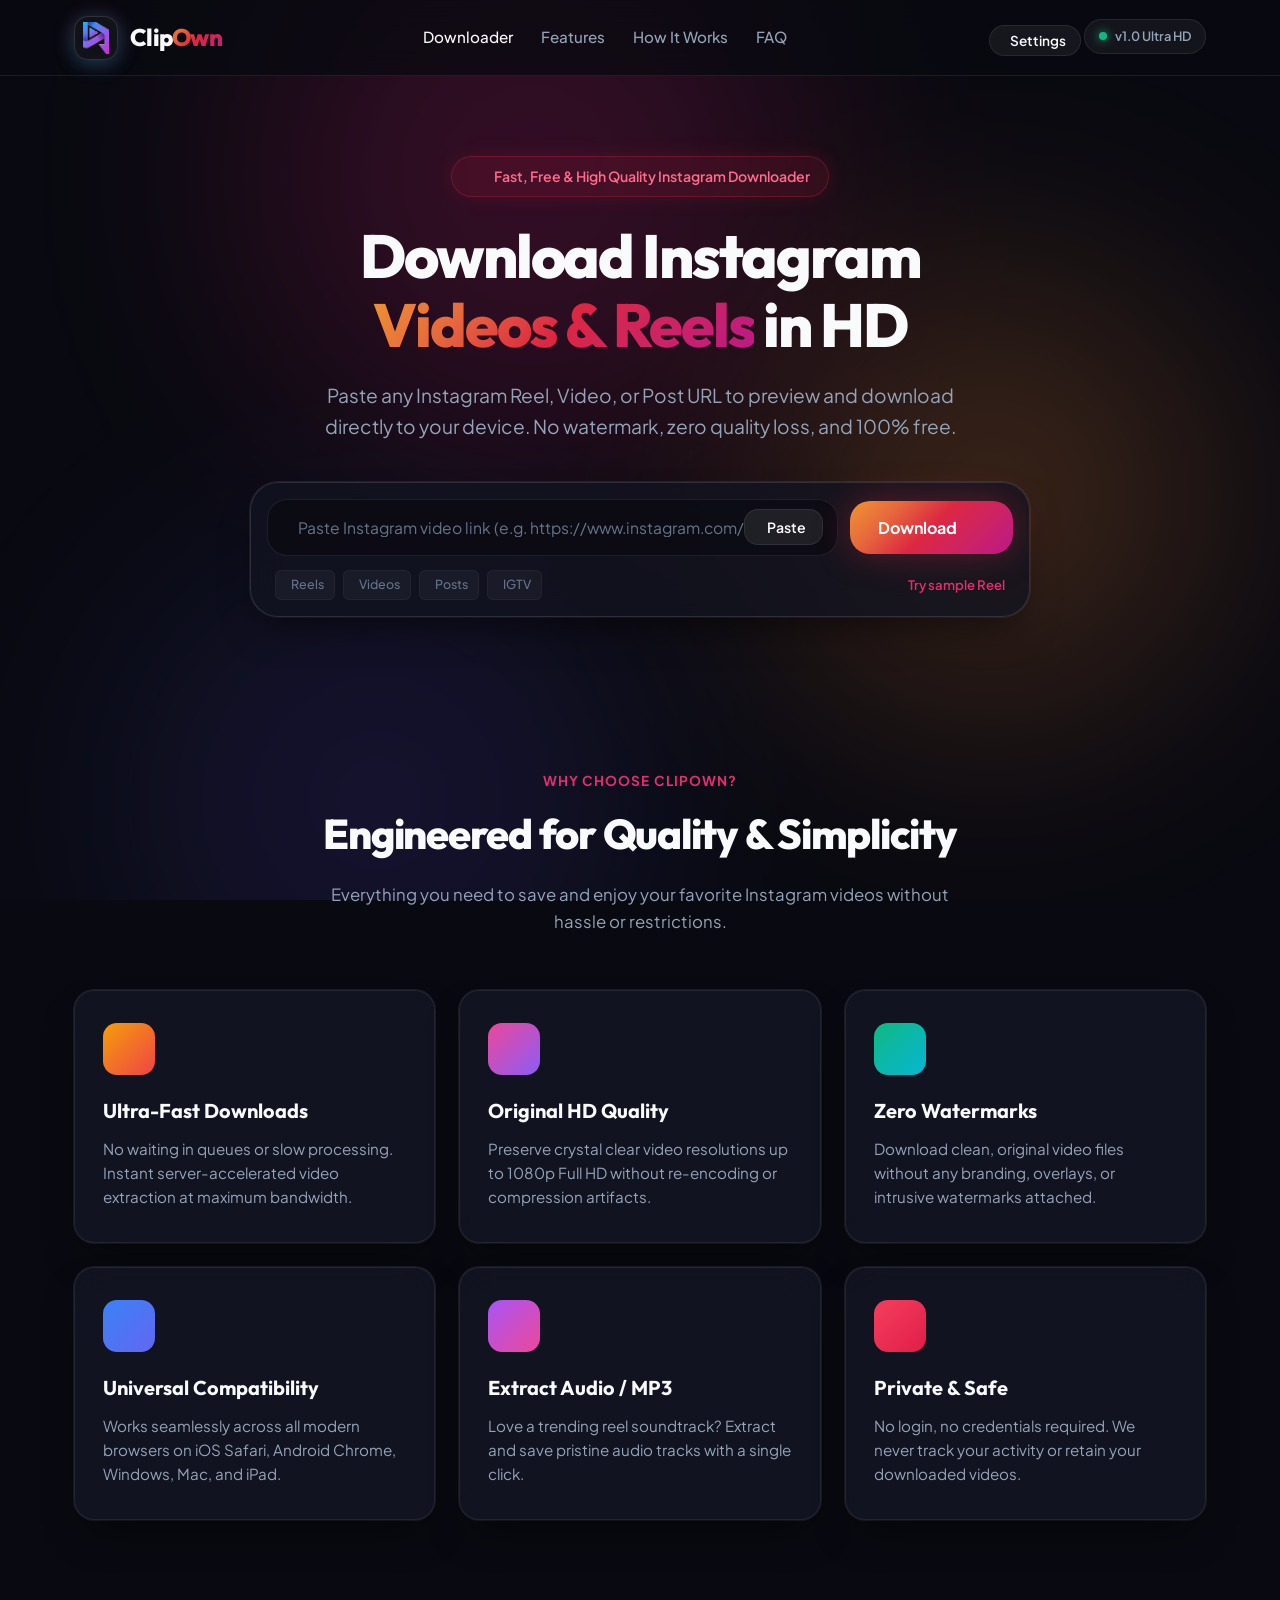
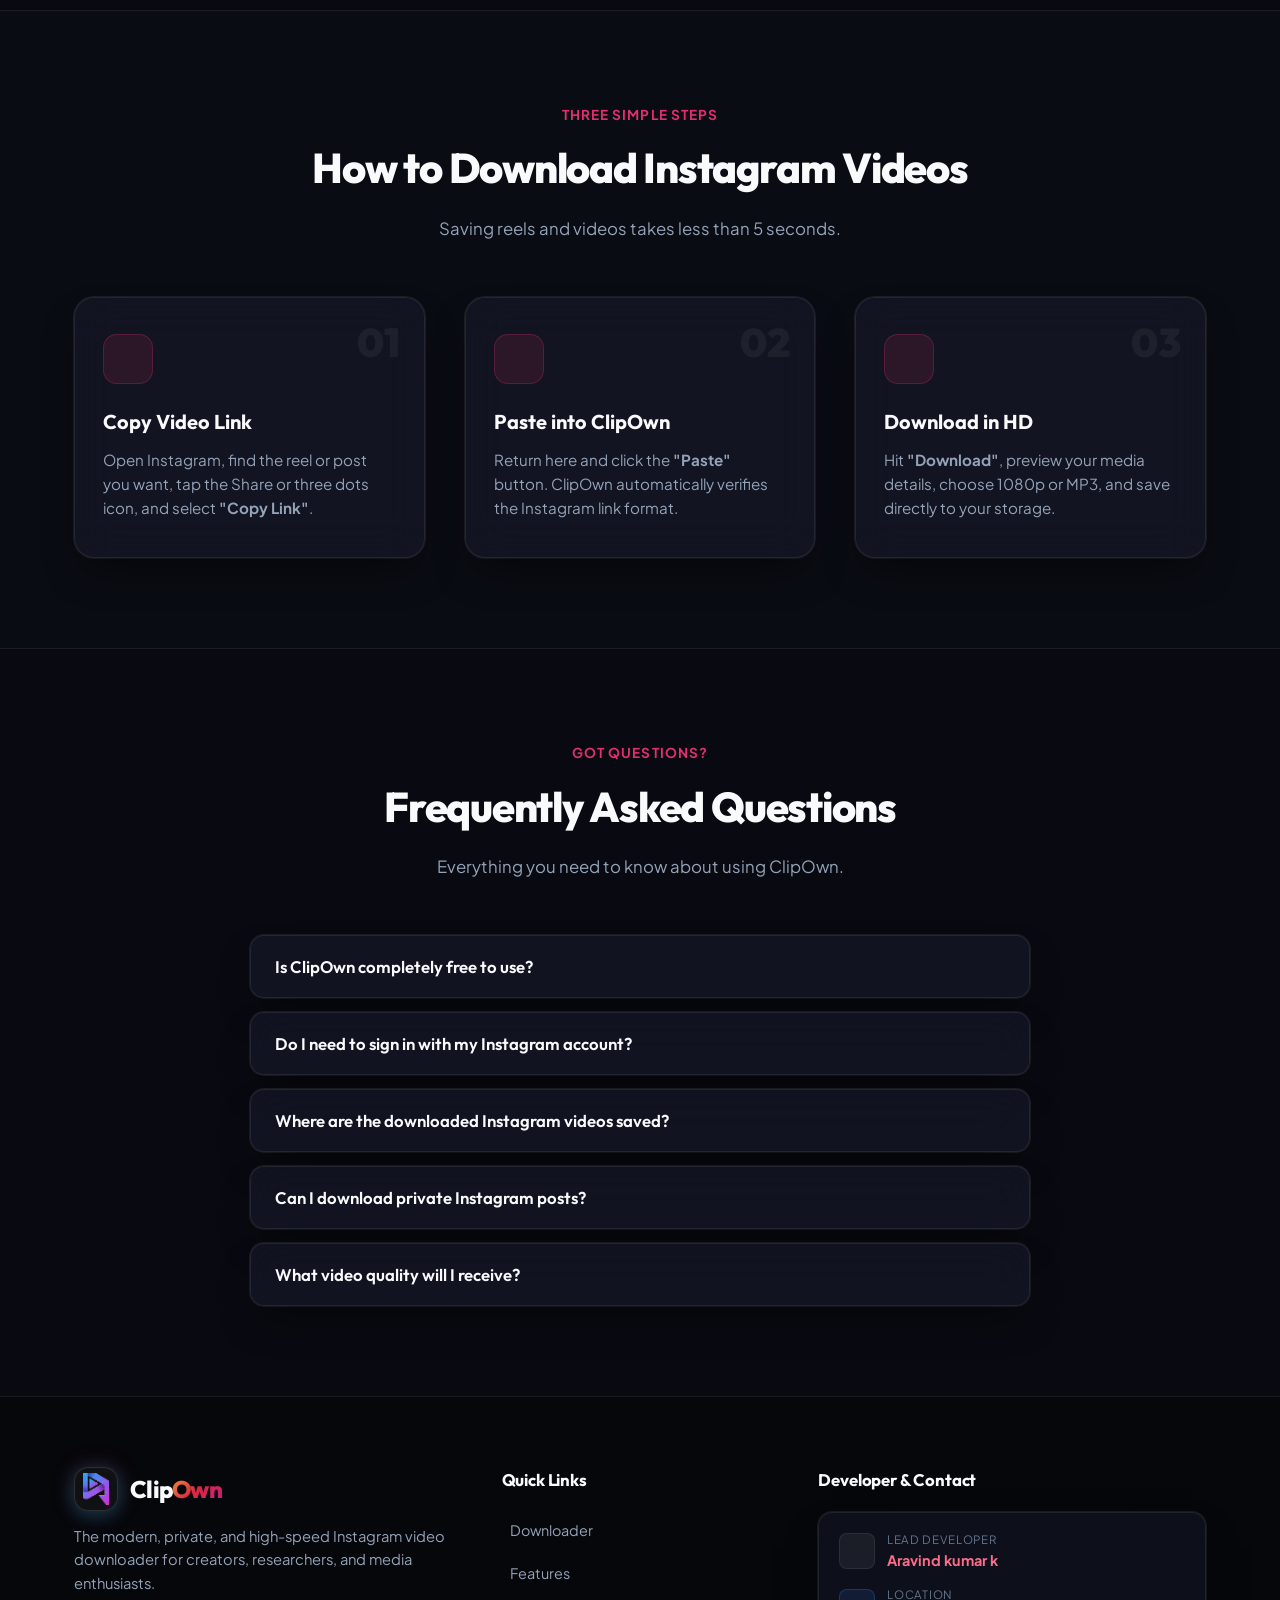
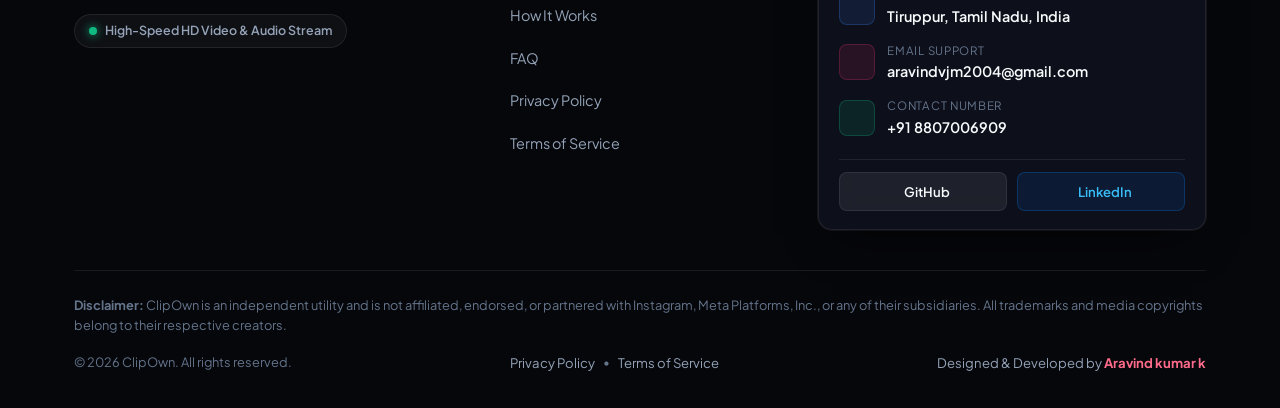
==== templates/index.html @ cbebe4ff "Add files via upload" ====
<!DOCTYPE html>
<html lang="en">
<head>
    <meta charset="UTF-8">
    <meta name="viewport" content="width=device-width, initial-scale=1.0">
    <title>ClipOwn - Modern Instagram Video & Reel Downloader</title>
    <!-- Favicon & Meta -->
    <link rel="icon" type="image/png" href="/static/images/favicon.png">
    <link rel="shortcut icon" href="/static/images/favicon.ico">
    <meta property="og:image" content="/static/images/clipown_brand.png">
    <!-- Google Fonts -->
    <link rel="preconnect" href="https://fonts.googleapis.com">
    <link rel="preconnect" href="https://fonts.gstatic.com" crossorigin>
    <link href="https://fonts.googleapis.com/css2?family=Outfit:wght@300;400;500;600;700;800&family=Plus+Jakarta+Sans:wght@400;500;600;700&display=swap" rel="stylesheet">
    <!-- Lucide Icons -->
    <script src="https://unpkg.com/lucide@latest"></script>
    <!-- Main Stylesheet -->
    <link rel="stylesheet" href="/static/css/styles.css">
</head>
<body>
    <!-- Ambient Background Lighting -->
    <div class="bg-mesh">
        <div class="glow-orb orb-1"></div>
        <div class="glow-orb orb-2"></div>
        <div class="glow-orb orb-3"></div>
    </div>

    <!-- Notification Toast Container -->
    <div id="toastContainer" class="toast-container"></div>

    <!-- Navigation Header -->
    <header class="site-header">
        <div class="container nav-wrapper">
            <a href="/" class="logo">
                <div class="logo-brand-wrap">
                    <img src="/static/images/logo_icon.png" alt="ClipOwn Logo" class="brand-logo-img">
                </div>
                <span class="logo-text">Clip<span class="gradient-text">Own</span></span>
            </a>

            <nav class="nav-links">
                <a href="#downloader" class="nav-link active">Downloader</a>
                <a href="#features" class="nav-link">Features</a>
                <a href="#how-it-works" class="nav-link">How It Works</a>
                <a href="#faq" class="nav-link">FAQ</a>
            </nav>

            <div class="nav-actions">
                <button type="button" id="settingsBtn" class="btn-settings" title="Configure Instagram Cookies / Settings">
                    <i data-lucide="settings"></i>
                    <span>Settings</span>
                </button>
                <span class="badge-tag">
                    <span class="status-dot"></span> v1.0 Ultra HD
                </span>
            </div>
        </div>
    </header>

    <!-- Main Content -->
    <main>
        <!-- Hero Section & Downloader Input -->
        <section id="downloader" class="hero-section">
            <div class="container hero-content">
                <div class="hero-badge">
                    <i data-lucide="zap" class="icon-sm"></i>
                    <span>Fast, Free & High Quality Instagram Downloader</span>
                </div>

                <h1 class="hero-title">
                    Download Instagram <span class="gradient-text">Videos & Reels</span> in HD
                </h1>

                <p class="hero-subtitle">
                    Paste any Instagram Reel, Video, or Post URL to preview and download directly to your device. No watermark, zero quality loss, and 100% free.
                </p>

                <!-- Input Card Component -->
                <div class="downloader-card glass-panel">
                    <form id="downloadForm" class="download-form" onsubmit="return false;">
                        <div class="input-wrapper">
                            <div class="input-icon">
                                <i data-lucide="link-2"></i>
                            </div>
                            <input 
                                type="text" 
                                id="videoUrlInput" 
                                placeholder="Paste Instagram video link (e.g. https://www.instagram.com/reel/...)" 
                                autocomplete="off"
                                spellcheck="false"
                            >
                            <div class="input-actions">
                                <button type="button" id="clearBtn" class="btn-icon hidden" title="Clear input">
                                    <i data-lucide="x"></i>
                                </button>
                                <button type="button" id="pasteBtn" class="btn-secondary" title="Paste from clipboard">
                                    <i data-lucide="clipboard"></i>
                                    <span>Paste</span>
                                </button>
                            </div>
                        </div>

                        <button type="button" id="fetchBtn" class="btn-primary">
                            <span class="btn-text">Download</span>
                            <i data-lucide="arrow-right" class="btn-icon-right"></i>
                            <div class="btn-loader hidden">
                                <div class="spinner"></div>
                            </div>
                        </button>
                    </form>

                    <div class="input-helpers">
                        <div class="supported-tags">
                            <span class="tag"><i data-lucide="film"></i> Reels</span>
                            <span class="tag"><i data-lucide="video"></i> Videos</span>
                            <span class="tag"><i data-lucide="image"></i> Posts</span>
                            <span class="tag"><i data-lucide="tv"></i> IGTV</span>
                        </div>
                        <button type="button" id="sampleLinkBtn" class="sample-link">
                            <i data-lucide="sparkles"></i> Try sample Reel
                        </button>
                    </div>
                </div>

                <!-- Loading State Shimmer Card -->
                <div id="loadingState" class="result-container hidden">
                    <div class="result-card glass-panel loading-shimmer">
                        <div class="shimmer-preview">
                            <div class="loader-pulse">
                                <i data-lucide="loader-2" class="spin-animation"></i>
                                <p>Extracting high-resolution media...</p>
                            </div>
                        </div>
                        <div class="shimmer-details">
                            <div class="shimmer-line line-title"></div>
                            <div class="shimmer-line line-author"></div>
                            <div class="shimmer-line line-btn"></div>
                        </div>
                    </div>
                </div>

                <!-- Video Preview & Download Result Card -->
                <div id="resultState" class="result-container hidden">
                    <div class="result-card glass-panel">
                        <div class="result-header">
                            <div class="result-status">
                                <i data-lucide="check-circle-2" class="icon-success"></i>
                                <span>Media Ready for Download</span>
                            </div>
                            <button id="closeResultBtn" class="btn-close-card" title="Close">
                                <i data-lucide="x"></i>
                            </button>
                        </div>

                        <div id="authNoticeBanner" class="auth-notice-banner hidden">
                            <i data-lucide="info" class="banner-icon"></i>
                            <div class="banner-text">
                                <strong>Notice:</strong> Instagram requires authentication for this specific video. You can download our verified sample media below or <button type="button" id="openSettingsLink" class="banner-link">add your Instagram session cookie in Settings</button> for 100% direct downloads.
                            </div>
                        </div>

                        <div class="result-content-grid">
                            <!-- Preview Media Side -->
                            <div class="media-preview-container">
                                <div class="media-thumbnail-wrapper">
                                    <img id="previewThumbnail" src="" alt="Instagram Video Preview" class="preview-img">
                                    <div class="media-badge">
                                        <i data-lucide="video"></i>
                                        <span id="previewQualityBadge">1080p HD</span>
                                    </div>
                                    <div class="play-overlay">
                                        <i data-lucide="play" class="play-icon"></i>
                                    </div>
                                    <span id="previewDuration" class="duration-badge">0:32</span>
                                </div>
                            </div>

                            <!-- Details & Action Buttons Side -->
                            <div class="media-info-container">
                                <div class="creator-profile">
                                    <img id="creatorAvatar" src="" alt="Creator Avatar" class="creator-avatar">
                                    <div class="creator-meta">
                                        <span id="creatorName" class="creator-username">@instagram_user</span>
                                        <span class="source-tag"><i data-lucide="instagram"></i> Instagram Reel</span>
                                    </div>
                                </div>

                                <h3 id="videoCaption" class="video-caption">
                                    Captivating cinematic reel captured in 4K resolution. Perfect lighting and seamless cuts!
                                </h3>

                                <div class="media-specs">
                                    <div class="spec-item">
                                        <span class="spec-label">Format</span>
                                        <span class="spec-value" id="specFormat">MP4 (H.264)</span>
                                    </div>
                                    <div class="spec-item">
                                        <span class="spec-label">Resolution</span>
                                        <span class="spec-value" id="specResolution">1080 x 1920</span>
                                    </div>
                                    <div class="spec-item">
                                        <span class="spec-label">Size</span>
                                        <span class="spec-value" id="specSize">~ 18.4 MB</span>
                                    </div>
                                </div>

                                <!-- Action Buttons List -->
                                <div class="download-actions-grid">
                                    <button type="button" class="btn-download-action btn-hd" id="btnDownloadHD">
                                        <div class="btn-action-text">
                                            <span class="primary-text"><i data-lucide="download"></i> Download Video HD</span>
                                            <span class="secondary-text">1080p MP4 • Original Quality</span>
                                        </div>
                                    </button>

                                    <button type="button" class="btn-download-action btn-sd" id="btnDownloadSD">
                                        <div class="btn-action-text">
                                            <span class="primary-text"><i data-lucide="download"></i> Download 720p</span>
                                            <span class="secondary-text">Fast & compact size</span>
                                        </div>
                                    </button>

                                    <button type="button" class="btn-download-action btn-audio" id="btnDownloadAudio">
                                        <div class="btn-action-text">
                                            <span class="primary-text"><i data-lucide="music"></i> Download Audio Only</span>
                                            <span class="secondary-text">High-bitrate MP3</span>
                                        </div>
                                    </button>
                                </div>

                                <div class="result-footer-actions">
                                    <button type="button" id="copyDirectLinkBtn" class="btn-ghost">
                                        <i data-lucide="copy"></i> Copy Direct Link
                                    </button>
                                    <button type="button" id="downloadAnotherBtn" class="btn-ghost">
                                        <i data-lucide="refresh-cw"></i> Download Another
                                    </button>
                                </div>
                            </div>
                        </div>
                    </div>
                </div>

            </div>
        </section>

        <!-- Features Showcase Section -->
        <section id="features" class="section-padding">
            <div class="container">
                <div class="section-header text-center">
                    <span class="sub-heading">Why Choose ClipOwn?</span>
                    <h2 class="section-title">Engineered for Quality & Simplicity</h2>
                    <p class="section-subtitle">Everything you need to save and enjoy your favorite Instagram videos without hassle or restrictions.</p>
                </div>

                <div class="features-grid">
                    <div class="feature-card glass-panel">
                        <div class="feature-icon-wrapper gradient-bg-1">
                            <i data-lucide="zap"></i>
                        </div>
                        <h3>Ultra-Fast Downloads</h3>
                        <p>No waiting in queues or slow processing. Instant server-accelerated video extraction at maximum bandwidth.</p>
                    </div>

                    <div class="feature-card glass-panel">
                        <div class="feature-icon-wrapper gradient-bg-2">
                            <i data-lucide="sparkles"></i>
                        </div>
                        <h3>Original HD Quality</h3>
                        <p>Preserve crystal clear video resolutions up to 1080p Full HD without re-encoding or compression artifacts.</p>
                    </div>

                    <div class="feature-card glass-panel">
                        <div class="feature-icon-wrapper gradient-bg-3">
                            <i data-lucide="shield-check"></i>
                        </div>
                        <h3>Zero Watermarks</h3>
                        <p>Download clean, original video files without any branding, overlays, or intrusive watermarks attached.</p>
                    </div>

                    <div class="feature-card glass-panel">
                        <div class="feature-icon-wrapper gradient-bg-4">
                            <i data-lucide="smartphone"></i>
                        </div>
                        <h3>Universal Compatibility</h3>
                        <p>Works seamlessly across all modern browsers on iOS Safari, Android Chrome, Windows, Mac, and iPad.</p>
                    </div>

                    <div class="feature-card glass-panel">
                        <div class="feature-icon-wrapper gradient-bg-5">
                            <i data-lucide="music-2"></i>
                        </div>
                        <h3>Extract Audio / MP3</h3>
                        <p>Love a trending reel soundtrack? Extract and save pristine audio tracks with a single click.</p>
                    </div>

                    <div class="feature-card glass-panel">
                        <div class="feature-icon-wrapper gradient-bg-6">
                            <i data-lucide="lock"></i>
                        </div>
                        <h3>Private & Safe</h3>
                        <p>No login, no credentials required. We never track your activity or retain your downloaded videos.</p>
                    </div>
                </div>
            </div>
        </section>

        <!-- How It Works Section -->
        <section id="how-it-works" class="section-padding bg-subtle">
            <div class="container">
                <div class="section-header text-center">
                    <span class="sub-heading">Three Simple Steps</span>
                    <h2 class="section-title">How to Download Instagram Videos</h2>
                    <p class="section-subtitle">Saving reels and videos takes less than 5 seconds.</p>
                </div>

                <div class="steps-grid">
                    <div class="step-card glass-panel">
                        <div class="step-number">01</div>
                        <div class="step-icon">
                            <i data-lucide="copy"></i>
                        </div>
                        <h3>Copy Video Link</h3>
                        <p>Open Instagram, find the reel or post you want, tap the Share or three dots icon, and select <strong>"Copy Link"</strong>.</p>
                    </div>

                    <div class="step-arrow">
                        <i data-lucide="chevron-right"></i>
                    </div>

                    <div class="step-card glass-panel">
                        <div class="step-number">02</div>
                        <div class="step-icon">
                            <i data-lucide="clipboard-paste"></i>
                        </div>
                        <h3>Paste into ClipOwn</h3>
                        <p>Return here and click the <strong>"Paste"</strong> button. ClipOwn automatically verifies the Instagram link format.</p>
                    </div>

                    <div class="step-arrow">
                        <i data-lucide="chevron-right"></i>
                    </div>

                    <div class="step-card glass-panel">
                        <div class="step-number">03</div>
                        <div class="step-icon">
                            <i data-lucide="download-cloud"></i>
                        </div>
                        <h3>Download in HD</h3>
                        <p>Hit <strong>"Download"</strong>, preview your media details, choose 1080p or MP3, and save directly to your storage.</p>
                    </div>
                </div>
            </div>
        </section>

        <!-- FAQ Section -->
        <section id="faq" class="section-padding">
            <div class="container">
                <div class="section-header text-center">
                    <span class="sub-heading">Got Questions?</span>
                    <h2 class="section-title">Frequently Asked Questions</h2>
                    <p class="section-subtitle">Everything you need to know about using ClipOwn.</p>
                </div>

                <div class="faq-container">
                    <div class="faq-item glass-panel">
                        <button class="faq-question" type="button">
                            <span>Is ClipOwn completely free to use?</span>
                            <i data-lucide="chevron-down" class="faq-icon"></i>
                        </button>
                        <div class="faq-answer">
                            <p>Yes, ClipOwn is 100% free with unlimited downloads. There are no subscriptions, hidden fees, or daily download limits.</p>
                        </div>
                    </div>

                    <div class="faq-item glass-panel">
                        <button class="faq-question" type="button">
                            <span>Do I need to sign in with my Instagram account?</span>
                            <i data-lucide="chevron-down" class="faq-icon"></i>
                        </button>
                        <div class="faq-answer">
                            <p>No! You never need to enter your Instagram login credentials, passwords, or personal details. Simply paste public video links to download safely.</p>
                        </div>
                    </div>

                    <div class="faq-item glass-panel">
                        <button class="faq-question" type="button">
                            <span>Where are the downloaded Instagram videos saved?</span>
                            <i data-lucide="chevron-down" class="faq-icon"></i>
                        </button>
                        <div class="faq-answer">
                            <p>On PC and Mac, videos are saved directly to your default <strong>"Downloads"</strong> folder. On iOS (iPhone/iPad), they are saved to your Files or Photos app, and on Android to your Gallery / Download directory.</p>
                        </div>
                    </div>

                    <div class="faq-item glass-panel">
                        <button class="faq-question" type="button">
                            <span>Can I download private Instagram posts?</span>
                            <i data-lucide="chevron-down" class="faq-icon"></i>
                        </button>
                        <div class="faq-answer">
                            <p>To respect privacy standards and security protocols, ClipOwn currently only extracts media from public Instagram accounts and posts.</p>
                        </div>
                    </div>

                    <div class="faq-item glass-panel">
                        <button class="faq-question" type="button">
                            <span>What video quality will I receive?</span>
                            <i data-lucide="chevron-down" class="faq-icon"></i>
                        </button>
                        <div class="faq-answer">
                            <p>ClipOwn fetches the highest resolution stream available on Instagram servers, up to 1080p Full HD at 60 FPS in standard MP4 format.</p>
                        </div>
                    </div>
                </div>
            </div>
        </section>
    </main>

    <!-- Site Footer -->
    <footer class="site-footer">
        <div class="container footer-content">
            <div class="footer-top-grid">
                <!-- Brand Column -->
                <div class="footer-brand">
                    <a href="/" class="logo">
                        <div class="logo-brand-wrap">
                            <img src="/static/images/logo_icon.png" alt="ClipOwn Logo" class="brand-logo-img">
                        </div>
                        <span class="logo-text">Clip<span class="gradient-text">Own</span></span>
                    </a>
                    <p class="footer-desc">The modern, private, and high-speed Instagram video downloader for creators, researchers, and media enthusiasts.</p>
                    <div class="footer-pill">
                        <span class="status-dot"></span> High-Speed HD Video & Audio Stream
                    </div>
                </div>

                <!-- Navigation Column -->
                <div class="footer-col">
                    <h4 class="footer-col-title">Quick Links</h4>
                    <ul class="footer-links-list">
                        <li><a href="#downloader"><i data-lucide="download"></i> Downloader</a></li>
                        <li><a href="#features"><i data-lucide="sparkles"></i> Features</a></li>
                        <li><a href="#how-it-works"><i data-lucide="help-circle"></i> How It Works</a></li>
                        <li><a href="#faq"><i data-lucide="message-circle-question"></i> FAQ</a></li>
                        <li><a href="javascript:void(0)" id="openPrivacyBtn"><i data-lucide="shield-check"></i> Privacy Policy</a></li>
                        <li><a href="javascript:void(0)" id="openTermsBtn"><i data-lucide="file-text"></i> Terms of Service</a></li>
                    </ul>
                </div>

                <!-- Developer & Contact Column -->
                <div class="footer-col footer-contact-col">
                    <h4 class="footer-col-title">Developer & Contact</h4>
                    <div class="contact-card glass-panel">
                        <div class="contact-item">
                            <div class="contact-icon-wrap">
                                <i data-lucide="user-check"></i>
                            </div>
                            <div class="contact-text-group">
                                <span class="contact-label">Lead Developer</span>
                                <span class="contact-value highlight">Aravind kumar k</span>
                            </div>
                        </div>

                        <div class="contact-item">
                            <div class="contact-icon-wrap icon-location">
                                <i data-lucide="map-pin"></i>
                            </div>
                            <div class="contact-text-group">
                                <span class="contact-label">Location</span>
                                <span class="contact-value">Tiruppur, Tamil Nadu, India</span>
                            </div>
                        </div>

                        <a href="mailto:aravindvjm2004@gmail.com" class="contact-item contact-link" title="Send email">
                            <div class="contact-icon-wrap icon-email">
                                <i data-lucide="mail"></i>
                            </div>
                            <div class="contact-text-group">
                                <span class="contact-label">Email Support</span>
                                <span class="contact-value">aravindvjm2004@gmail.com</span>
                            </div>
                        </a>

                        <a href="tel:8807006909" class="contact-item contact-link" title="Call directly">
                            <div class="contact-icon-wrap icon-phone">
                                <i data-lucide="phone"></i>
                            </div>
                            <div class="contact-text-group">
                                <span class="contact-label">Contact Number</span>
                                <span class="contact-value">+91 8807006909</span>
                            </div>
                        </a>

                        <!-- Social Profiles Row -->
                        <div class="contact-social-row">
                            <a href="https://github.com/Aravind0511" target="_blank" rel="noopener noreferrer" class="btn-social btn-github" title="GitHub - Aravind0511">
                                <i data-lucide="github"></i>
                                <span>GitHub</span>
                            </a>
                            <a href="https://www.linkedin.com/in/aravind-k0504/" target="_blank" rel="noopener noreferrer" class="btn-social btn-linkedin" title="LinkedIn - Aravind K">
                                <i data-lucide="linkedin"></i>
                                <span>LinkedIn</span>
                            </a>
                        </div>
                    </div>
                </div>
            </div>

            <div class="footer-disclaimer">
                <p><strong>Disclaimer:</strong> ClipOwn is an independent utility and is not affiliated, endorsed, or partnered with Instagram, Meta Platforms, Inc., or any of their subsidiaries. All trademarks and media copyrights belong to their respective creators.</p>
                <div class="footer-bottom-bar">
                    <p class="copyright">© 2026 ClipOwn. All rights reserved.</p>
                    <div class="footer-legal-links">
                        <button type="button" class="legal-link" id="legalPrivacyBtn">Privacy Policy</button>
                        <span class="legal-sep">•</span>
                        <button type="button" class="legal-link" id="legalTermsBtn">Terms of Service</button>
                    </div>
                    <p class="developer-credit">Designed & Developed by <strong>Aravind kumar k</strong></p>
                </div>
            </div>
        </div>
    </footer>

    <!-- Privacy Policy & Terms Modal -->
    <div id="privacyTermsModal" class="modal-backdrop hidden">
        <div class="modal-card glass-panel modal-lg">
            <div class="modal-header">
                <div class="modal-title-group">
                    <div class="modal-icon-wrap icon-privacy-wrap">
                        <i data-lucide="shield-check"></i>
                    </div>
                    <div>
                        <h3 class="modal-title" id="policyModalTitle">Privacy & Terms</h3>
                        <p class="modal-subtitle">Zero data tracking & fair-use downloading guidelines</p>
                    </div>
                </div>
                <button type="button" id="closePolicyBtn" class="btn-close-modal" title="Close modal">
                    <i data-lucide="x"></i>
                </button>
            </div>

            <!-- Tab Switcher -->
            <div class="modal-tab-bar">
                <button type="button" class="modal-tab active" id="tabPrivacyBtn">
                    <i data-lucide="shield"></i> Privacy Policy (Zero Tracking)
                </button>
                <button type="button" class="modal-tab" id="tabTermsBtn">
                    <i data-lucide="scale"></i> Terms & Fair Use
                </button>
            </div>

            <div class="modal-body policy-body">
                <!-- Privacy Tab Content -->
                <div id="privacyTabContent" class="tab-pane active">
                    <div class="policy-highlight-box">
                        <div class="highlight-icon"><i data-lucide="lock"></i></div>
                        <div class="highlight-text">
                            <h4>100% Anonymous & Zero Data Logging</h4>
                            <p>ClipOwn does not require user registration, does not track your IP address, and never stores the Instagram media or links you download.</p>
                        </div>
                    </div>

                    <div class="policy-section">
                        <h5>1. No User Data Collection</h5>
                        <p>We do not collect personal identifying information such as names, phone numbers, or passwords. Any optional session cookies provided are stored strictly locally in your browser's <code>localStorage</code> and are never transmitted to third parties.</p>
                    </div>

                    <div class="policy-section">
                        <h5>2. No Server-Side Media Storage</h5>
                        <p>Downloaded videos and audio tracks are streamed directly in real-time from content delivery networks to your browser with <code>attachment</code> streaming. Our servers do not retain, cache, or archive any media files after transmission.</p>
                    </div>

                    <div class="policy-section">
                        <h5>3. No Tracking Cookies or Third-Party Ads</h5>
                        <p>ClipOwn does not use tracking pixels, cross-site analytics, or invasive advertising networks. Your downloading activity remains private and confidential.</p>
                    </div>
                </div>

                <!-- Terms Tab Content -->
                <div id="termsTabContent" class="tab-pane hidden">
                    <div class="policy-highlight-box terms-highlight">
                        <div class="highlight-icon"><i data-lucide="alert-triangle"></i></div>
                        <div class="highlight-text">
                            <h4>Fair Use & Intellectual Property</h4>
                            <p>ClipOwn is intended strictly for personal, educational, and backup fair-use purposes. Please respect content creators' intellectual property rights.</p>
                        </div>
                    </div>

                    <div class="policy-section">
                        <h5>1. Personal & Non-Commercial Use</h5>
                        <p>You agree to use ClipOwn only to download media for personal offline viewing, educational research, or archival purposes. You may not sell, redistribute, or commercially exploit downloaded media without permission from the original copyright holder.</p>
                    </div>

                    <div class="policy-section">
                        <h5>2. Copyright & Intellectual Property</h5>
                        <p>All trademarks, logos, audio tracks, and video copyrights belong to their respective owners and creators. ClipOwn does not host or claim ownership of any downloaded content.</p>
                    </div>

                    <div class="policy-section">
                        <h5>3. Disclaimer of Affiliation</h5>
                        <p>ClipOwn is an independent utility and is not affiliated, endorsed, certified, or sponsored by Instagram, Meta Platforms, Inc., or any of their affiliates.</p>
                    </div>
                </div>
            </div>

            <div class="modal-footer">
                <span class="policy-last-updated">Last Updated: September 2026</span>
                <button type="button" id="agreePolicyBtn" class="btn-primary-sm">
                    <i data-lucide="check"></i> Understood & Accept
                </button>
            </div>
        </div>
    </div>

    <!-- Settings & Cookies Modal -->
    <div id="settingsModal" class="modal-backdrop hidden">
        <div class="modal-card glass-panel">
            <div class="modal-header">
                <div class="modal-title-group">
                    <div class="modal-icon-wrap">
                        <i data-lucide="shield-alert"></i>
                    </div>
                    <div>
                        <h3 class="modal-title">Downloader Settings</h3>
                        <p class="modal-subtitle">Configure optional session authentication</p>
                    </div>
                </div>
                <button type="button" id="closeSettingsBtn" class="btn-close-modal">
                    <i data-lucide="x"></i>
                </button>
            </div>

            <div class="modal-body">
                <div class="info-alert">
                    <i data-lucide="info"></i>
                    <p>Instagram limits media downloads when requests are sent without user authentication. Adding your Instagram <code>sessionid</code> cookie lets you extract Reels, Posts, and Stories seamlessly.</p>
                </div>

                <div class="form-group">
                    <label for="cookieInput" class="form-label">Instagram Session Cookie (or <code>sessionid=...</code>)</label>
                    <textarea 
                        id="cookieInput" 
                        class="form-textarea" 
                        rows="3" 
                        placeholder="sessionid=123456789%3Aabc... or full cookie string"
                    ></textarea>
                </div>

                <div class="cookie-guide">
                    <h4>How to get your sessionid:</h4>
                    <ol>
                        <li>Log in to <a href="https://www.instagram.com" target="_blank" rel="noreferrer">Instagram.com</a> in your browser.</li>
                        <li>Press <kbd>F12</kbd> (or right click > Inspect) and go to <strong>Application</strong> > <strong>Cookies</strong>.</li>
                        <li>Find and copy the value of <strong><code>sessionid</code></strong>.</li>
                        <li>Paste it here and click Save.</li>
                    </ol>
                </div>
            </div>

            <div class="modal-footer">
                <button type="button" id="clearCookieBtn" class="btn-ghost-danger">
                    <i data-lucide="trash-2"></i> Clear Cookie
                </button>
                <div class="modal-footer-right">
                    <button type="button" id="cancelSettingsBtn" class="btn-ghost">Cancel</button>
                    <button type="button" id="saveCookieBtn" class="btn-primary-sm">
                        <i data-lucide="save"></i> Save Settings
                    </button>
                </div>
            </div>
        </div>
    </div>

    <!-- Application Script -->
    <script src="/static/js/app.js"></script>
</body>
</html>
---- static/css/styles.css ----
/* ==========================================================================
   ClipOwn - Modern Instagram Downloader Stylesheet
   ========================================================================== */

/* --------------------------------------------------------------------------
   CSS Variables & Design Tokens
   -------------------------------------------------------------------------- */
:root {
    --font-heading: 'Outfit', -apple-system, BlinkMacSystemFont, 'Segoe UI', Roboto, sans-serif;
    --font-body: 'Plus Jakarta Sans', -apple-system, BlinkMacSystemFont, 'Segoe UI', Roboto, sans-serif;

    /* Color Palette */
    --bg-main: #090a11;
    --bg-secondary: #111320;
    --bg-surface: rgba(23, 26, 42, 0.65);
    --bg-surface-hover: rgba(32, 36, 58, 0.85);
    --bg-surface-glass: rgba(255, 255, 255, 0.03);

    --border-subtle: rgba(255, 255, 255, 0.08);
    --border-hover: rgba(255, 255, 255, 0.18);
    --border-focus: #e1306c;

    /* Text Colors */
    --text-primary: #f8fafc;
    --text-secondary: #94a3b8;
    --text-muted: #64748b;

    /* Instagram Brand Gradients */
    --ig-gradient: linear-gradient(135deg, #f09433 0%, #e6683c 25%, #dc2743 50%, #cc2366 75%, #bc1888 100%);
    --ig-gradient-glow: 0 0 35px rgba(220, 39, 67, 0.35);
    --ig-gradient-hover: linear-gradient(135deg, #f59f42 0%, #ed754b 25%, #e83753 50%, #d83174 75%, #ca2596 100%);

    /* Utility Colors */
    --color-success: #10b981;
    --color-warning: #f59e0b;
    --color-error: #ef4444;

    /* Shadows & Radii */
    --radius-sm: 8px;
    --radius-md: 14px;
    --radius-lg: 20px;
    --radius-xl: 28px;
    --shadow-glass: 0 20px 40px -15px rgba(0, 0, 0, 0.6), 0 0 0 1px var(--border-subtle);
    --shadow-card: 0 12px 30px -8px rgba(0, 0, 0, 0.45);
    --shadow-glow: 0 0 30px rgba(225, 48, 108, 0.25);

    /* Transitions */
    --transition-fast: 0.18s cubic-bezier(0.16, 1, 0.3, 1);
    --transition-smooth: 0.3s cubic-bezier(0.16, 1, 0.3, 1);
}

/* --------------------------------------------------------------------------
   Reset & Global Styles
   -------------------------------------------------------------------------- */
*, *::before, *::after {
    margin: 0;
    padding: 0;
    box-sizing: border-box;
}

html {
    scroll-behavior: smooth;
    font-size: 16px;
}

body {
    background-color: var(--bg-main);
    color: var(--text-primary);
    font-family: var(--font-body);
    line-height: 1.6;
    overflow-x: hidden;
    min-height: 100vh;
    position: relative;
    -webkit-font-smoothing: antialiased;
}

.container {
    width: 100%;
    max-width: 1180px;
    margin: 0 auto;
    padding: 0 24px;
}

a {
    color: inherit;
    text-decoration: none;
}

button {
    font-family: inherit;
    border: none;
    background: none;
    cursor: pointer;
    outline: none;
}

input {
    font-family: inherit;
    border: none;
    outline: none;
    background: none;
}

.hidden {
    display: none !important;
}

/* --------------------------------------------------------------------------
   Ambient Background Lighting & Mesh
   -------------------------------------------------------------------------- */
.bg-mesh {
    position: fixed;
    top: 0;
    left: 0;
    width: 100vw;
    height: 100vh;
    pointer-events: none;
    z-index: 0;
    overflow: hidden;
}

.glow-orb {
    position: absolute;
    border-radius: 50%;
    filter: blur(120px);
    opacity: 0.22;
}

.orb-1 {
    width: 550px;
    height: 550px;
    top: -100px;
    left: 20%;
    background: radial-gradient(circle, #bc1888, #dc2743);
    animation: floatOrb 18s ease-in-out infinite alternate;
}

.orb-2 {
    width: 450px;
    height: 450px;
    top: 30%;
    right: 5%;
    background: radial-gradient(circle, #f09433, #e6683c);
    animation: floatOrb 22s ease-in-out infinite alternate-reverse;
}

.orb-3 {
    width: 500px;
    height: 500px;
    bottom: -150px;
    left: 10%;
    background: radial-gradient(circle, #7928ca, #3b82f6);
    opacity: 0.15;
}

@keyframes floatOrb {
    0% { transform: translateY(0) scale(1); }
    50% { transform: translateY(50px) scale(1.08); }
    100% { transform: translateY(-40px) scale(0.95); }
}

/* --------------------------------------------------------------------------
   Glassmorphism Styles
   -------------------------------------------------------------------------- */
.glass-panel {
    background: var(--bg-surface);
    backdrop-filter: blur(20px);
    -webkit-backdrop-filter: blur(20px);
    border: 1px solid var(--border-subtle);
    border-radius: var(--radius-lg);
    box-shadow: var(--shadow-glass);
    transition: transform var(--transition-smooth), border-color var(--transition-smooth), box-shadow var(--transition-smooth);
}

.gradient-text {
    background: var(--ig-gradient);
    -webkit-background-clip: text;
    -webkit-text-fill-color: transparent;
    display: inline-block;
}

/* --------------------------------------------------------------------------
   Header & Navigation
   -------------------------------------------------------------------------- */
.site-header {
    position: sticky;
    top: 0;
    z-index: 100;
    backdrop-filter: blur(16px);
    -webkit-backdrop-filter: blur(16px);
    background: rgba(9, 10, 17, 0.75);
    border-bottom: 1px solid var(--border-subtle);
    height: 76px;
    display: flex;
    align-items: center;
}

.nav-wrapper {
    display: flex;
    align-items: center;
    justify-content: space-between;
}

.logo {
    display: flex;
    align-items: center;
    gap: 12px;
}

.logo-brand-wrap {
    width: 44px;
    height: 44px;
    border-radius: var(--radius-md);
    background: rgba(255, 255, 255, 0.05);
    border: 1px solid rgba(255, 255, 255, 0.12);
    display: flex;
    align-items: center;
    justify-content: center;
    box-shadow: 0 4px 20px rgba(0, 210, 255, 0.25), 0 0 25px rgba(225, 48, 108, 0.2);
    transition: transform var(--transition-fast), box-shadow var(--transition-fast);
    overflow: hidden;
    padding: 5px;
}

.logo:hover .logo-brand-wrap {
    transform: scale(1.08) rotate(-3deg);
    box-shadow: 0 6px 25px rgba(0, 210, 255, 0.4), 0 0 30px rgba(225, 48, 108, 0.35);
}

.brand-logo-img {
    width: 100%;
    height: 100%;
    object-fit: contain;
    filter: drop-shadow(0 2px 8px rgba(0, 0, 0, 0.4));
}

.logo-icon-wrap {
    width: 42px;
    height: 42px;
    border-radius: var(--radius-md);
    background: var(--ig-gradient);
    display: flex;
    align-items: center;
    justify-content: center;
    box-shadow: var(--ig-gradient-glow);
    color: #fff;
}

.logo-icon {
    width: 22px;
    height: 22px;
}

.logo-text {
    font-family: var(--font-heading);
    font-size: 1.5rem;
    font-weight: 800;
    letter-spacing: -0.03em;
}

.nav-links {
    display: flex;
    align-items: center;
    gap: 28px;
}

.nav-link {
    font-size: 0.95rem;
    font-weight: 500;
    color: var(--text-secondary);
    transition: color var(--transition-fast);
}

.nav-link:hover, .nav-link.active {
    color: var(--text-primary);
}

.badge-tag {
    display: inline-flex;
    align-items: center;
    gap: 8px;
    font-size: 0.8rem;
    font-weight: 600;
    padding: 6px 14px;
    border-radius: 999px;
    background: rgba(255, 255, 255, 0.05);
    border: 1px solid var(--border-subtle);
    color: var(--text-secondary);
}

.status-dot {
    width: 8px;
    height: 8px;
    border-radius: 50%;
    background: var(--color-success);
    box-shadow: 0 0 10px var(--color-success);
    animation: pulseDot 2s infinite;
}

@keyframes pulseDot {
    0%, 100% { opacity: 1; }
    50% { opacity: 0.4; }
}

/* --------------------------------------------------------------------------
   Hero & Downloader Section
   -------------------------------------------------------------------------- */
.hero-section {
    position: relative;
    z-index: 10;
    padding: 80px 0 60px;
    text-align: center;
}

.hero-content {
    display: flex;
    flex-direction: column;
    align-items: center;
}

.hero-badge {
    display: inline-flex;
    align-items: center;
    gap: 8px;
    font-size: 0.88rem;
    font-weight: 600;
    padding: 8px 18px;
    border-radius: 999px;
    background: rgba(220, 39, 67, 0.12);
    border: 1px solid rgba(220, 39, 67, 0.28);
    color: #ff6b8b;
    margin-bottom: 24px;
    box-shadow: 0 0 20px rgba(220, 39, 67, 0.15);
}

.icon-sm {
    width: 16px;
    height: 16px;
}

.hero-title {
    font-family: var(--font-heading);
    font-size: clamp(2.3rem, 5vw, 3.8rem);
    font-weight: 800;
    line-height: 1.15;
    letter-spacing: -0.035em;
    max-width: 880px;
    margin-bottom: 20px;
}

.hero-subtitle {
    font-size: clamp(1rem, 2vw, 1.2rem);
    color: var(--text-secondary);
    max-width: 680px;
    margin-bottom: 40px;
    line-height: 1.6;
}

/* --------------------------------------------------------------------------
   Downloader Input Box
   -------------------------------------------------------------------------- */
.downloader-card {
    width: 100%;
    max-width: 780px;
    padding: 16px;
    border-radius: var(--radius-xl);
    position: relative;
    border: 1px solid rgba(255, 255, 255, 0.12);
    background: rgba(18, 20, 33, 0.78);
}

.download-form {
    display: flex;
    gap: 12px;
    align-items: center;
    width: 100%;
}

.input-wrapper {
    position: relative;
    display: flex;
    align-items: center;
    flex: 1;
    background: rgba(10, 11, 18, 0.7);
    border: 1.5px solid var(--border-subtle);
    border-radius: var(--radius-lg);
    padding: 6px 14px 6px 18px;
    transition: border-color var(--transition-fast), box-shadow var(--transition-fast);
}

.input-wrapper:focus-within {
    border-color: rgba(225, 48, 108, 0.6);
    box-shadow: 0 0 0 3px rgba(225, 48, 108, 0.18);
}

.input-icon {
    color: var(--text-muted);
    display: flex;
    align-items: center;
    margin-right: 12px;
}

.input-icon svg {
    width: 20px;
    height: 20px;
}

#videoUrlInput {
    flex: 1;
    color: var(--text-primary);
    font-size: 0.98rem;
    padding: 12px 0;
    min-width: 0;
}

#videoUrlInput::placeholder {
    color: var(--text-muted);
}

.input-actions {
    display: flex;
    align-items: center;
    gap: 8px;
}

.btn-icon {
    display: flex;
    align-items: center;
    justify-content: center;
    width: 32px;
    height: 32px;
    border-radius: 50%;
    color: var(--text-muted);
    background: rgba(255, 255, 255, 0.05);
    transition: all var(--transition-fast);
}

.btn-icon svg {
    width: 16px;
    height: 16px;
}

.btn-icon:hover {
    color: var(--text-primary);
    background: rgba(255, 255, 255, 0.12);
}

.btn-secondary {
    display: flex;
    align-items: center;
    gap: 6px;
    padding: 8px 16px;
    border-radius: var(--radius-md);
    background: rgba(255, 255, 255, 0.08);
    border: 1px solid var(--border-subtle);
    color: var(--text-primary);
    font-size: 0.88rem;
    font-weight: 600;
    transition: all var(--transition-fast);
    white-space: nowrap;
}

.btn-secondary svg {
    width: 16px;
    height: 16px;
    color: #e1306c;
}

.btn-secondary:hover {
    background: rgba(255, 255, 255, 0.14);
    border-color: rgba(255, 255, 255, 0.2);
    transform: translateY(-1px);
}

.btn-primary {
    display: flex;
    align-items: center;
    justify-content: center;
    gap: 10px;
    padding: 16px 28px;
    border-radius: var(--radius-lg);
    background: var(--ig-gradient);
    color: #fff;
    font-size: 1rem;
    font-weight: 700;
    box-shadow: var(--ig-gradient-glow);
    transition: all var(--transition-smooth);
    white-space: nowrap;
    position: relative;
    overflow: hidden;
}

.btn-primary:hover {
    box-shadow: 0 0 35px rgba(220, 39, 67, 0.55);
    transform: translateY(-2px);
}

.btn-primary:active {
    transform: translateY(1px);
}

.btn-icon-right {
    width: 18px;
    height: 18px;
    transition: transform var(--transition-fast);
}

.btn-primary:hover .btn-icon-right {
    transform: translateX(3px);
}

.btn-loader {
    display: flex;
    align-items: center;
    justify-content: center;
}

.spinner {
    width: 20px;
    height: 20px;
    border: 2.5px solid rgba(255, 255, 255, 0.3);
    border-radius: 50%;
    border-top-color: #fff;
    animation: spin 0.8s linear infinite;
}

@keyframes spin {
    to { transform: rotate(360deg); }
}

.input-helpers {
    display: flex;
    align-items: center;
    justify-content: space-between;
    margin-top: 14px;
    padding: 0 8px;
    flex-wrap: wrap;
    gap: 12px;
}

.supported-tags {
    display: flex;
    align-items: center;
    gap: 8px;
    flex-wrap: wrap;
}

.tag {
    display: inline-flex;
    align-items: center;
    gap: 5px;
    font-size: 0.78rem;
    font-weight: 500;
    color: var(--text-muted);
    background: rgba(255, 255, 255, 0.04);
    padding: 4px 10px;
    border-radius: 6px;
    border: 1px solid rgba(255, 255, 255, 0.04);
}

.tag svg {
    width: 13px;
    height: 13px;
    color: #e1306c;
}

.sample-link {
    display: inline-flex;
    align-items: center;
    gap: 6px;
    font-size: 0.82rem;
    font-weight: 600;
    color: #e1306c;
    transition: color var(--transition-fast);
}

.sample-link svg {
    width: 14px;
    height: 14px;
}

.sample-link:hover {
    color: #ff6b8b;
    text-decoration: underline;
}

/* --------------------------------------------------------------------------
   Result & Preview Card
   -------------------------------------------------------------------------- */
.result-container {
    width: 100%;
    max-width: 780px;
    margin-top: 32px;
    animation: fadeInUp 0.4s cubic-bezier(0.16, 1, 0.3, 1);
}

@keyframes fadeInUp {
    from {
        opacity: 0;
        transform: translateY(20px);
    }
    to {
        opacity: 1;
        transform: translateY(0);
    }
}

.result-card {
    padding: 24px;
    border-radius: var(--radius-xl);
    border: 1px solid rgba(255, 255, 255, 0.15);
    background: rgba(18, 21, 35, 0.85);
    text-align: left;
}

.result-header {
    display: flex;
    align-items: center;
    justify-content: space-between;
    padding-bottom: 18px;
    margin-bottom: 20px;
    border-bottom: 1px solid var(--border-subtle);
}

.result-status {
    display: flex;
    align-items: center;
    gap: 8px;
    font-size: 0.9rem;
    font-weight: 600;
    color: var(--color-success);
}

.icon-success {
    width: 18px;
    height: 18px;
}

.btn-close-card {
    display: flex;
    align-items: center;
    justify-content: center;
    width: 32px;
    height: 32px;
    border-radius: 50%;
    color: var(--text-muted);
    background: rgba(255, 255, 255, 0.05);
    transition: all var(--transition-fast);
}

.btn-close-card svg {
    width: 16px;
    height: 16px;
}

.btn-close-card:hover {
    color: var(--text-primary);
    background: rgba(255, 255, 255, 0.15);
}

.result-content-grid {
    display: grid;
    grid-template-columns: 260px 1fr;
    gap: 28px;
    align-items: start;
}

.media-preview-container {
    position: relative;
    border-radius: var(--radius-md);
    overflow: hidden;
    box-shadow: var(--shadow-card);
}

.media-thumbnail-wrapper {
    position: relative;
    width: 100%;
    aspect-ratio: 9 / 16;
    background: #000;
    border-radius: var(--radius-md);
    overflow: hidden;
}

.preview-img {
    width: 100%;
    height: 100%;
    object-fit: cover;
    transition: transform var(--transition-smooth);
}

.media-thumbnail-wrapper:hover .preview-img {
    transform: scale(1.04);
}

.media-badge {
    position: absolute;
    top: 12px;
    left: 12px;
    display: inline-flex;
    align-items: center;
    gap: 5px;
    padding: 4px 10px;
    border-radius: 6px;
    font-size: 0.75rem;
    font-weight: 700;
    background: rgba(0, 0, 0, 0.75);
    backdrop-filter: blur(8px);
    color: #fff;
}

.media-badge svg {
    width: 12px;
    height: 12px;
    color: #e1306c;
}

.play-overlay {
    position: absolute;
    top: 50%;
    left: 50%;
    transform: translate(-50%, -50%);
    width: 52px;
    height: 52px;
    border-radius: 50%;
    background: rgba(0, 0, 0, 0.65);
    backdrop-filter: blur(10px);
    border: 1.5px solid rgba(255, 255, 255, 0.3);
    display: flex;
    align-items: center;
    justify-content: center;
    color: #fff;
    cursor: pointer;
    transition: transform var(--transition-fast), background var(--transition-fast);
}

.play-icon {
    width: 22px;
    height: 22px;
    margin-left: 3px;
}

.media-thumbnail-wrapper:hover .play-overlay {
    transform: translate(-50%, -50%) scale(1.12);
    background: rgba(225, 48, 108, 0.8);
    border-color: transparent;
}

.duration-badge {
    position: absolute;
    bottom: 12px;
    right: 12px;
    padding: 3px 8px;
    border-radius: 4px;
    font-size: 0.75rem;
    font-weight: 600;
    background: rgba(0, 0, 0, 0.8);
    color: #fff;
}

.media-info-container {
    display: flex;
    flex-direction: column;
    gap: 16px;
}

.creator-profile {
    display: flex;
    align-items: center;
    gap: 12px;
}

.creator-avatar {
    width: 44px;
    height: 44px;
    border-radius: 50%;
    border: 2px solid #e1306c;
    object-fit: cover;
}

.creator-meta {
    display: flex;
    flex-direction: column;
}

.creator-username {
    font-family: var(--font-heading);
    font-weight: 700;
    font-size: 1.05rem;
    color: var(--text-primary);
}

.source-tag {
    font-size: 0.78rem;
    color: var(--text-muted);
    display: flex;
    align-items: center;
    gap: 4px;
}

.source-tag svg {
    width: 12px;
    height: 12px;
    color: #e1306c;
}

.video-caption {
    font-size: 0.95rem;
    color: var(--text-secondary);
    font-weight: 400;
    line-height: 1.5;
    display: -webkit-box;
    -webkit-line-clamp: 2;
    -webkit-box-orient: vertical;
    overflow: hidden;
}

.media-specs {
    display: flex;
    gap: 12px;
    padding: 12px 16px;
    background: rgba(0, 0, 0, 0.25);
    border-radius: var(--radius-md);
    border: 1px solid var(--border-subtle);
}

.spec-item {
    display: flex;
    flex-direction: column;
    flex: 1;
}

.spec-label {
    font-size: 0.75rem;
    color: var(--text-muted);
    text-transform: uppercase;
    letter-spacing: 0.05em;
    margin-bottom: 2px;
}

.spec-value {
    font-size: 0.88rem;
    font-weight: 600;
    color: var(--text-primary);
}

.download-actions-grid {
    display: flex;
    flex-direction: column;
    gap: 10px;
    margin-top: 6px;
}

.btn-download-action {
    display: flex;
    align-items: center;
    justify-content: flex-start;
    padding: 12px 18px;
    border-radius: var(--radius-md);
    transition: all var(--transition-fast);
    cursor: pointer;
    text-align: left;
    width: 100%;
}

.btn-action-text {
    display: flex;
    flex-direction: column;
}

.primary-text {
    font-weight: 700;
    font-size: 0.95rem;
    display: flex;
    align-items: center;
    gap: 8px;
}

.primary-text svg {
    width: 18px;
    height: 18px;
}

.secondary-text {
    font-size: 0.78rem;
    opacity: 0.8;
    margin-left: 26px;
}

.btn-hd {
    background: var(--ig-gradient);
    color: #fff;
    box-shadow: 0 4px 20px rgba(220, 39, 67, 0.3);
}

.btn-hd:hover {
    box-shadow: 0 6px 25px rgba(220, 39, 67, 0.5);
    transform: translateY(-2px);
}

.btn-sd {
    background: rgba(255, 255, 255, 0.06);
    border: 1px solid var(--border-subtle);
    color: var(--text-primary);
}

.btn-sd:hover {
    background: rgba(255, 255, 255, 0.12);
    border-color: rgba(255, 255, 255, 0.2);
    transform: translateY(-1px);
}

.btn-audio {
    background: rgba(121, 40, 202, 0.15);
    border: 1px solid rgba(121, 40, 202, 0.35);
    color: #c084fc;
}

.btn-audio:hover {
    background: rgba(121, 40, 202, 0.25);
    border-color: rgba(121, 40, 202, 0.55);
    transform: translateY(-1px);
}

.result-footer-actions {
    display: flex;
    align-items: center;
    gap: 16px;
    margin-top: 4px;
}

.btn-ghost {
    display: inline-flex;
    align-items: center;
    gap: 6px;
    font-size: 0.85rem;
    font-weight: 600;
    color: var(--text-secondary);
    padding: 6px 12px;
    border-radius: var(--radius-sm);
    transition: all var(--transition-fast);
}

.btn-ghost svg {
    width: 15px;
    height: 15px;
}

.btn-ghost:hover {
    color: var(--text-primary);
    background: rgba(255, 255, 255, 0.06);
}

/* --------------------------------------------------------------------------
   Loading Shimmer State
   -------------------------------------------------------------------------- */
.loading-shimmer {
    padding: 40px 24px;
}

.shimmer-preview {
    display: flex;
    align-items: center;
    justify-content: center;
    height: 120px;
    border-radius: var(--radius-md);
    background: rgba(255, 255, 255, 0.03);
    margin-bottom: 20px;
}

.loader-pulse {
    display: flex;
    flex-direction: column;
    align-items: center;
    gap: 12px;
    color: var(--text-secondary);
    font-size: 0.95rem;
}

.spin-animation {
    width: 32px;
    height: 32px;
    color: #e1306c;
    animation: spin 1s linear infinite;
}

.shimmer-details {
    display: flex;
    flex-direction: column;
    gap: 12px;
}

.shimmer-line {
    background: linear-gradient(90deg, rgba(255, 255, 255, 0.03) 25%, rgba(255, 255, 255, 0.08) 50%, rgba(255, 255, 255, 0.03) 75%);
    background-size: 200% 100%;
    animation: shimmer 1.6s infinite;
    border-radius: 6px;
}

.line-title {
    height: 20px;
    width: 70%;
}

.line-author {
    height: 14px;
    width: 40%;
}

.line-btn {
    height: 44px;
    width: 100%;
    margin-top: 10px;
    border-radius: var(--radius-md);
}

@keyframes shimmer {
    0% { background-position: 200% 0; }
    100% { background-position: -200% 0; }
}

/* --------------------------------------------------------------------------
   Features Section
   -------------------------------------------------------------------------- */
.section-padding {
    padding: 90px 0;
    position: relative;
    z-index: 10;
}

.bg-subtle {
    background: rgba(12, 14, 23, 0.6);
    border-top: 1px solid var(--border-subtle);
    border-bottom: 1px solid var(--border-subtle);
}

.section-header {
    margin-bottom: 54px;
}

.text-center {
    text-align: center;
}

.sub-heading {
    display: inline-block;
    font-size: 0.85rem;
    font-weight: 700;
    text-transform: uppercase;
    letter-spacing: 0.08em;
    color: #e1306c;
    margin-bottom: 10px;
}

.section-title {
    font-family: var(--font-heading);
    font-size: clamp(2rem, 3.5vw, 2.6rem);
    font-weight: 800;
    letter-spacing: -0.03em;
    margin-bottom: 14px;
}

.section-subtitle {
    font-size: 1.05rem;
    color: var(--text-secondary);
    max-width: 620px;
    margin: 0 auto;
}

.features-grid {
    display: grid;
    grid-template-columns: repeat(auto-fit, minmax(320px, 1fr));
    gap: 24px;
}

.feature-card {
    padding: 32px 28px;
    transition: transform var(--transition-smooth), border-color var(--transition-smooth);
}

.feature-card:hover {
    transform: translateY(-6px);
    border-color: rgba(225, 48, 108, 0.4);
}

.feature-icon-wrapper {
    width: 52px;
    height: 52px;
    border-radius: var(--radius-md);
    display: flex;
    align-items: center;
    justify-content: center;
    margin-bottom: 20px;
    color: #fff;
}

.feature-icon-wrapper svg {
    width: 26px;
    height: 26px;
}

.gradient-bg-1 { background: linear-gradient(135deg, #f59e0b, #ef4444); }
.gradient-bg-2 { background: linear-gradient(135deg, #ec4899, #8b5cf6); }
.gradient-bg-3 { background: linear-gradient(135deg, #10b981, #06b6d4); }
.gradient-bg-4 { background: linear-gradient(135deg, #3b82f6, #6366f1); }
.gradient-bg-5 { background: linear-gradient(135deg, #a855f7, #ec4899); }
.gradient-bg-6 { background: linear-gradient(135deg, #f43f5e, #e11d48); }

.feature-card h3 {
    font-family: var(--font-heading);
    font-size: 1.25rem;
    font-weight: 700;
    margin-bottom: 10px;
}

.feature-card p {
    font-size: 0.95rem;
    color: var(--text-secondary);
    line-height: 1.6;
}

/* --------------------------------------------------------------------------
   How It Works Section
   -------------------------------------------------------------------------- */
.steps-grid {
    display: flex;
    align-items: center;
    justify-content: space-between;
    gap: 20px;
}

.step-card {
    flex: 1;
    padding: 36px 28px;
    position: relative;
    text-align: left;
}

.step-number {
    position: absolute;
    top: 24px;
    right: 24px;
    font-family: var(--font-heading);
    font-size: 2.5rem;
    font-weight: 900;
    color: rgba(255, 255, 255, 0.05);
    line-height: 1;
}

.step-icon {
    width: 50px;
    height: 50px;
    border-radius: var(--radius-md);
    background: rgba(225, 48, 108, 0.12);
    border: 1px solid rgba(225, 48, 108, 0.25);
    color: #e1306c;
    display: flex;
    align-items: center;
    justify-content: center;
    margin-bottom: 22px;
}

.step-icon svg {
    width: 24px;
    height: 24px;
}

.step-card h3 {
    font-family: var(--font-heading);
    font-size: 1.25rem;
    font-weight: 700;
    margin-bottom: 10px;
}

.step-card p {
    font-size: 0.95rem;
    color: var(--text-secondary);
    line-height: 1.6;
}

.step-arrow {
    color: var(--text-muted);
    opacity: 0.4;
    display: flex;
    align-items: center;
}

.step-arrow svg {
    width: 28px;
    height: 28px;
}

/* --------------------------------------------------------------------------
   FAQ Accordion Section
   -------------------------------------------------------------------------- */
.faq-container {
    max-width: 780px;
    margin: 0 auto;
    display: flex;
    flex-direction: column;
    gap: 14px;
}

.faq-item {
    border-radius: var(--radius-md);
    overflow: hidden;
    transition: border-color var(--transition-fast);
}

.faq-item:hover {
    border-color: rgba(255, 255, 255, 0.16);
}

.faq-question {
    width: 100%;
    padding: 20px 24px;
    display: flex;
    align-items: center;
    justify-content: space-between;
    font-family: var(--font-heading);
    font-size: 1.05rem;
    font-weight: 600;
    color: var(--text-primary);
    text-align: left;
    transition: color var(--transition-fast);
}

.faq-icon {
    width: 20px;
    height: 20px;
    color: var(--text-muted);
    transition: transform var(--transition-smooth);
}

.faq-item.active .faq-icon {
    transform: rotate(180deg);
    color: #e1306c;
}

.faq-item.active .faq-question {
    color: #ff6b8b;
}

.faq-answer {
    max-height: 0;
    overflow: hidden;
    transition: max-height 0.35s cubic-bezier(0.16, 1, 0.3, 1), padding 0.35s ease;
    padding: 0 24px;
}

.faq-item.active .faq-answer {
    max-height: 200px;
    padding: 0 24px 22px 24px;
}

.faq-answer p {
    font-size: 0.95rem;
    color: var(--text-secondary);
    line-height: 1.6;
}

/* --------------------------------------------------------------------------
   Footer
   -------------------------------------------------------------------------- */
.site-footer {
    background: #06070b;
    border-top: 1px solid var(--border-subtle);
    padding: 70px 0 35px;
    position: relative;
    z-index: 10;
}

.footer-content {
    display: flex;
    flex-direction: column;
    gap: 40px;
}

.footer-top-grid {
    display: grid;
    grid-template-columns: 1.4fr 1fr 1.4fr;
    gap: 40px;
    align-items: start;
}

.footer-brand {
    max-width: 380px;
}

.footer-desc {
    margin-top: 14px;
    font-size: 0.92rem;
    color: var(--text-secondary);
    line-height: 1.6;
}

.footer-pill {
    display: inline-flex;
    align-items: center;
    gap: 8px;
    margin-top: 18px;
    padding: 6px 14px;
    border-radius: 999px;
    background: rgba(255, 255, 255, 0.04);
    border: 1px solid var(--border-subtle);
    font-size: 0.78rem;
    font-weight: 600;
    color: var(--text-secondary);
}

.footer-col-title {
    font-family: var(--font-heading);
    font-size: 1.05rem;
    font-weight: 700;
    color: var(--text-primary);
    margin-bottom: 18px;
    letter-spacing: -0.01em;
}

.footer-links-list {
    list-style: none;
    display: flex;
    flex-direction: column;
    gap: 12px;
}

.footer-links-list li a {
    display: inline-flex;
    align-items: center;
    gap: 8px;
    font-size: 0.9rem;
    color: var(--text-secondary);
    transition: color var(--transition-fast), transform var(--transition-fast);
}

.footer-links-list li a svg {
    width: 15px;
    height: 15px;
    color: #e1306c;
}

.footer-links-list li a:hover {
    color: #fff;
    transform: translateX(4px);
}

/* Developer & Contact Card */
.contact-card {
    padding: 18px 20px;
    border-radius: var(--radius-md);
    background: rgba(18, 21, 35, 0.7);
    border: 1px solid var(--border-subtle);
    display: flex;
    flex-direction: column;
    gap: 14px;
}

.contact-item {
    display: flex;
    align-items: center;
    gap: 12px;
    text-align: left;
}

.contact-link {
    cursor: pointer;
    transition: transform var(--transition-fast);
}

.contact-link:hover {
    transform: translateX(3px);
}

.contact-icon-wrap {
    width: 36px;
    height: 36px;
    border-radius: var(--radius-sm);
    background: rgba(255, 255, 255, 0.06);
    border: 1px solid var(--border-subtle);
    display: flex;
    align-items: center;
    justify-content: center;
    color: var(--text-primary);
    flex-shrink: 0;
}

.contact-icon-wrap svg {
    width: 17px;
    height: 17px;
}

.icon-email {
    background: rgba(225, 48, 108, 0.12);
    border-color: rgba(225, 48, 108, 0.25);
    color: #ff6b8b;
}

.icon-phone {
    background: rgba(16, 185, 129, 0.12);
    border-color: rgba(16, 185, 129, 0.25);
    color: #34d399;
}

.icon-location {
    background: rgba(59, 130, 246, 0.12);
    border-color: rgba(59, 130, 246, 0.25);
    color: #60a5fa;
}

.contact-text-group {
    display: flex;
    flex-direction: column;
}

.contact-label {
    font-size: 0.72rem;
    text-transform: uppercase;
    letter-spacing: 0.06em;
    color: var(--text-muted);
}

.contact-value {
    font-size: 0.9rem;
    font-weight: 600;
    color: var(--text-primary);
    word-break: break-all;
}

.contact-value.highlight {
    color: #ff6b8b;
    font-weight: 700;
}

.contact-link:hover .contact-value {
    color: #00d2ff;
    text-decoration: underline;
}

/* Social Profile Buttons */
.contact-social-row {
    display: flex;
    align-items: center;
    gap: 10px;
    margin-top: 6px;
    padding-top: 12px;
    border-top: 1px solid var(--border-subtle);
}

.btn-social {
    flex: 1;
    display: inline-flex;
    align-items: center;
    justify-content: center;
    gap: 8px;
    padding: 8px 14px;
    border-radius: var(--radius-sm);
    font-size: 0.82rem;
    font-weight: 600;
    transition: all var(--transition-fast);
    text-decoration: none;
}

.btn-social svg {
    width: 15px;
    height: 15px;
}

.btn-github {
    background: rgba(255, 255, 255, 0.07);
    border: 1px solid var(--border-subtle);
    color: var(--text-primary);
}

.btn-github:hover {
    background: rgba(255, 255, 255, 0.15);
    border-color: rgba(255, 255, 255, 0.3);
    color: #fff;
    transform: translateY(-2px);
    box-shadow: 0 4px 15px rgba(255, 255, 255, 0.1);
}

.btn-linkedin {
    background: rgba(10, 102, 194, 0.15);
    border: 1px solid rgba(10, 102, 194, 0.35);
    color: #38bdf8;
}

.btn-linkedin:hover {
    background: rgba(10, 102, 194, 0.28);
    border-color: rgba(10, 102, 194, 0.55);
    color: #fff;
    transform: translateY(-2px);
    box-shadow: 0 4px 15px rgba(10, 102, 194, 0.3);
}

.footer-disclaimer {
    border-top: 1px solid var(--border-subtle);
    padding-top: 24px;
    font-size: 0.8rem;
    color: var(--text-muted);
    line-height: 1.6;
    display: flex;
    flex-direction: column;
    gap: 16px;
}

.footer-bottom-bar {
    display: flex;
    align-items: center;
    justify-content: space-between;
    flex-wrap: wrap;
    gap: 12px;
}

.developer-credit {
    font-size: 0.82rem;
    color: var(--text-secondary);
}

.developer-credit strong {
    color: #ff6b8b;
}

/* --------------------------------------------------------------------------
   Toast Notifications
   -------------------------------------------------------------------------- */
.toast-container {
    position: fixed;
    bottom: 30px;
    right: 30px;
    display: flex;
    flex-direction: column;
    gap: 10px;
    z-index: 9999;
    pointer-events: none;
}

.toast {
    pointer-events: auto;
    display: flex;
    align-items: center;
    gap: 10px;
    padding: 14px 20px;
    border-radius: var(--radius-md);
    background: rgba(22, 26, 42, 0.95);
    backdrop-filter: blur(16px);
    border: 1px solid var(--border-subtle);
    color: var(--text-primary);
    font-size: 0.9rem;
    font-weight: 500;
    box-shadow: 0 10px 30px rgba(0, 0, 0, 0.5);
    transform: translateY(20px);
    opacity: 0;
    animation: toastIn 0.3s cubic-bezier(0.16, 1, 0.3, 1) forwards;
}

.toast.toast-success {
    border-color: rgba(16, 185, 129, 0.4);
}

.toast.toast-success svg {
    color: var(--color-success);
}

.toast.toast-error {
    border-color: rgba(239, 68, 68, 0.4);
}

.toast.toast-error svg {
    color: var(--color-error);
}

.toast.toast-info {
    border-color: rgba(225, 48, 108, 0.4);
}

.toast.toast-info svg {
    color: #e1306c;
}

.toast-hide {
    animation: toastOut 0.3s cubic-bezier(0.16, 1, 0.3, 1) forwards;
}

@keyframes toastIn {
    to {
        transform: translateY(0);
        opacity: 1;
    }
}

@keyframes toastOut {
    to {
        transform: translateY(20px);
        opacity: 0;
    }
}

/* --------------------------------------------------------------------------
   Responsive Media Queries
   -------------------------------------------------------------------------- */
@media (max-width: 900px) {
    .steps-grid {
        flex-direction: column;
    }
    .step-arrow {
        transform: rotate(90deg);
        margin: -10px 0;
    }
    .result-content-grid {
        grid-template-columns: 1fr;
    }
    .media-thumbnail-wrapper {
        max-width: 320px;
        margin: 0 auto;
    }
}

@media (max-width: 640px) {
    .site-header {
        height: 68px;
    }
    .nav-links {
        display: none;
    }
    .download-form {
        flex-direction: column;
    }
    .btn-primary {
        width: 100%;
    }
    .input-wrapper {
        width: 100%;
    }
    .input-helpers {
        flex-direction: column;
        align-items: flex-start;
    }
    .media-specs {
        flex-direction: column;
        gap: 8px;
    }
    .hero-section {
        padding: 50px 0 40px;
    }
}

/* --------------------------------------------------------------------------
   Settings Button, Notice Banner, and Modal Styles
   -------------------------------------------------------------------------- */
.btn-settings {
    display: inline-flex;
    align-items: center;
    gap: 6px;
    font-size: 0.85rem;
    font-weight: 600;
    padding: 6px 14px;
    border-radius: 999px;
    background: rgba(255, 255, 255, 0.06);
    border: 1px solid var(--border-subtle);
    color: var(--text-primary);
    transition: all var(--transition-fast);
}

.btn-settings:hover {
    background: rgba(255, 255, 255, 0.12);
    border-color: rgba(255, 255, 255, 0.22);
}

.btn-settings svg {
    width: 14px;
    height: 14px;
    color: #e1306c;
}

.auth-notice-banner {
    display: flex;
    align-items: flex-start;
    gap: 12px;
    padding: 14px 18px;
    border-radius: var(--radius-md);
    background: rgba(245, 158, 11, 0.1);
    border: 1px solid rgba(245, 158, 11, 0.3);
    color: #fbbf24;
    font-size: 0.88rem;
    line-height: 1.5;
    margin-bottom: 20px;
}

.banner-icon {
    width: 18px;
    height: 18px;
    flex-shrink: 0;
    margin-top: 2px;
}

.banner-link {
    color: #fff;
    text-decoration: underline;
    font-weight: 600;
    background: none;
    border: none;
    cursor: pointer;
    font-size: inherit;
    padding: 0;
}

.banner-link:hover {
    color: #ffd166;
}

/* Modal Backdrop & Card */
.modal-backdrop {
    position: fixed;
    top: 0;
    left: 0;
    width: 100vw;
    height: 100vh;
    background: rgba(0, 0, 0, 0.75);
    backdrop-filter: blur(12px);
    -webkit-backdrop-filter: blur(12px);
    display: flex;
    align-items: center;
    justify-content: center;
    z-index: 9999;
    padding: 20px;
    animation: fadeInModal 0.25s ease forwards;
}

@keyframes fadeInModal {
    from { opacity: 0; }
    to { opacity: 1; }
}

.modal-card {
    width: 100%;
    max-width: 580px;
    background: rgba(18, 21, 35, 0.95);
    border: 1px solid rgba(255, 255, 255, 0.16);
    border-radius: var(--radius-xl);
    padding: 28px;
    box-shadow: 0 25px 60px -15px rgba(0, 0, 0, 0.8);
    position: relative;
    max-height: 90vh;
    overflow-y: auto;
}

.modal-header {
    display: flex;
    align-items: center;
    justify-content: space-between;
    padding-bottom: 18px;
    border-bottom: 1px solid var(--border-subtle);
    margin-bottom: 20px;
}

.modal-title-group {
    display: flex;
    align-items: center;
    gap: 12px;
}

.modal-icon-wrap {
    width: 40px;
    height: 40px;
    border-radius: var(--radius-md);
    background: rgba(225, 48, 108, 0.15);
    border: 1px solid rgba(225, 48, 108, 0.3);
    color: #e1306c;
    display: flex;
    align-items: center;
    justify-content: center;
}

.modal-icon-wrap svg {
    width: 20px;
    height: 20px;
}

.modal-title {
    font-family: var(--font-heading);
    font-size: 1.25rem;
    font-weight: 700;
}

.modal-subtitle {
    font-size: 0.85rem;
    color: var(--text-secondary);
}

.btn-close-modal {
    display: flex;
    align-items: center;
    justify-content: center;
    width: 34px;
    height: 34px;
    border-radius: 50%;
    background: rgba(255, 255, 255, 0.06);
    color: var(--text-muted);
    transition: all var(--transition-fast);
}

.btn-close-modal:hover {
    background: rgba(255, 255, 255, 0.15);
    color: var(--text-primary);
}

.info-alert {
    display: flex;
    align-items: flex-start;
    gap: 10px;
    padding: 12px 16px;
    border-radius: var(--radius-md);
    background: rgba(59, 130, 246, 0.1);
    border: 1px solid rgba(59, 130, 246, 0.25);
    color: #93c5fd;
    font-size: 0.85rem;
    margin-bottom: 20px;
    line-height: 1.5;
}

.info-alert svg {
    width: 18px;
    height: 18px;
    flex-shrink: 0;
    margin-top: 2px;
}

.form-group {
    display: flex;
    flex-direction: column;
    gap: 8px;
    margin-bottom: 20px;
}

.form-label {
    font-size: 0.85rem;
    font-weight: 600;
    color: var(--text-primary);
}

.form-textarea {
    width: 100%;
    background: rgba(10, 12, 20, 0.8);
    border: 1px solid var(--border-subtle);
    border-radius: var(--radius-md);
    color: var(--text-primary);
    padding: 12px;
    font-family: monospace;
    font-size: 0.85rem;
    resize: vertical;
    outline: none;
    transition: border-color var(--transition-fast);
}

.form-textarea:focus {
    border-color: #e1306c;
}

.cookie-guide {
    background: rgba(255, 255, 255, 0.02);
    border: 1px solid var(--border-subtle);
    border-radius: var(--radius-md);
    padding: 14px 18px;
    margin-bottom: 24px;
}

.cookie-guide h4 {
    font-size: 0.85rem;
    font-weight: 700;
    margin-bottom: 8px;
    color: var(--text-primary);
}

.cookie-guide ol {
    padding-left: 20px;
    font-size: 0.82rem;
    color: var(--text-secondary);
    line-height: 1.7;
}

.cookie-guide kbd {
    background: rgba(255, 255, 255, 0.1);
    padding: 2px 6px;
    border-radius: 4px;
    font-size: 0.75rem;
    border: 1px solid rgba(255, 255, 255, 0.15);
}

.modal-footer {
    display: flex;
    align-items: center;
    justify-content: space-between;
    padding-top: 18px;
    border-top: 1px solid var(--border-subtle);
}

.modal-footer-right {
    display: flex;
    align-items: center;
    gap: 12px;
}

.btn-primary-sm {
    display: inline-flex;
    align-items: center;
    gap: 8px;
    padding: 10px 20px;
    border-radius: var(--radius-md);
    background: var(--ig-gradient);
    color: #fff;
    font-size: 0.9rem;
    font-weight: 700;
    box-shadow: 0 4px 15px rgba(220, 39, 67, 0.35);
    transition: all var(--transition-fast);
}

.btn-primary-sm:hover {
    box-shadow: 0 6px 20px rgba(220, 39, 67, 0.55);
    transform: translateY(-1px);
}

.btn-ghost-danger {
    display: inline-flex;
    align-items: center;
    gap: 6px;
    font-size: 0.85rem;
    font-weight: 600;
    color: var(--color-error);
    padding: 8px 12px;
    border-radius: var(--radius-sm);
    transition: all var(--transition-fast);
}

.btn-ghost-danger:hover {
    background: rgba(239, 68, 68, 0.1);
}

/* --------------------------------------------------------------------------
   Footer Legal Links
   -------------------------------------------------------------------------- */
.footer-legal-links {
    display: flex;
    align-items: center;
    gap: 8px;
}

.legal-link {
    background: none;
    border: none;
    color: var(--text-secondary);
    font-size: 0.82rem;
    cursor: pointer;
    padding: 0;
    transition: color var(--transition-fast);
}

.legal-link:hover {
    color: #ff6b8b;
    text-decoration: underline;
}

.legal-sep {
    color: var(--text-muted);
    font-size: 0.8rem;
}

/* --------------------------------------------------------------------------
   Privacy Policy & Terms Modal
   -------------------------------------------------------------------------- */
.modal-lg {
    max-width: 680px;
}

.icon-privacy-wrap {
    background: rgba(16, 185, 129, 0.15);
    border-color: rgba(16, 185, 129, 0.35);
    color: #10b981;
}

.modal-tab-bar {
    display: flex;
    border-bottom: 1px solid var(--border-subtle);
    gap: 8px;
    margin-bottom: 20px;
}

.modal-tab {
    display: inline-flex;
    align-items: center;
    gap: 8px;
    padding: 10px 18px;
    border-radius: var(--radius-sm) var(--radius-sm) 0 0;
    background: transparent;
    color: var(--text-secondary);
    font-size: 0.88rem;
    font-weight: 600;
    cursor: pointer;
    border-bottom: 2px solid transparent;
    transition: all var(--transition-fast);
}

.modal-tab svg {
    width: 16px;
    height: 16px;
}

.modal-tab:hover {
    color: var(--text-primary);
}

.modal-tab.active {
    color: #ff6b8b;
    border-bottom-color: #e1306c;
    background: rgba(225, 48, 108, 0.06);
}

.policy-body {
    max-height: 420px;
    overflow-y: auto;
    padding-right: 6px;
}

.policy-body::-webkit-scrollbar {
    width: 6px;
}

.policy-body::-webkit-scrollbar-thumb {
    background: rgba(255, 255, 255, 0.15);
    border-radius: 999px;
}

.policy-highlight-box {
    display: flex;
    align-items: flex-start;
    gap: 14px;
    padding: 16px 20px;
    border-radius: var(--radius-md);
    background: rgba(16, 185, 129, 0.1);
    border: 1px solid rgba(16, 185, 129, 0.28);
    color: var(--text-primary);
    margin-bottom: 20px;
}

.policy-highlight-box.terms-highlight {
    background: rgba(245, 158, 11, 0.1);
    border-color: rgba(245, 158, 11, 0.28);
}

.policy-highlight-box .highlight-icon {
    width: 38px;
    height: 38px;
    border-radius: var(--radius-sm);
    background: rgba(16, 185, 129, 0.2);
    display: flex;
    align-items: center;
    justify-content: center;
    color: #10b981;
    flex-shrink: 0;
}

.terms-highlight .highlight-icon {
    background: rgba(245, 158, 11, 0.2);
    color: #f59e0b;
}

.highlight-text h4 {
    font-size: 0.98rem;
    font-weight: 700;
    margin-bottom: 4px;
}

.highlight-text p {
    font-size: 0.85rem;
    color: var(--text-secondary);
    line-height: 1.5;
}

.policy-section {
    margin-bottom: 18px;
}

.policy-section h5 {
    font-size: 0.92rem;
    font-weight: 700;
    color: var(--text-primary);
    margin-bottom: 6px;
}

.policy-section p {
    font-size: 0.85rem;
    color: var(--text-secondary);
    line-height: 1.6;
}

.policy-section code {
    background: rgba(255, 255, 255, 0.08);
    padding: 2px 6px;
    border-radius: 4px;
    font-size: 0.8rem;
    color: #ff6b8b;
}

.policy-last-updated {
    font-size: 0.8rem;
    color: var(--text-muted);
}
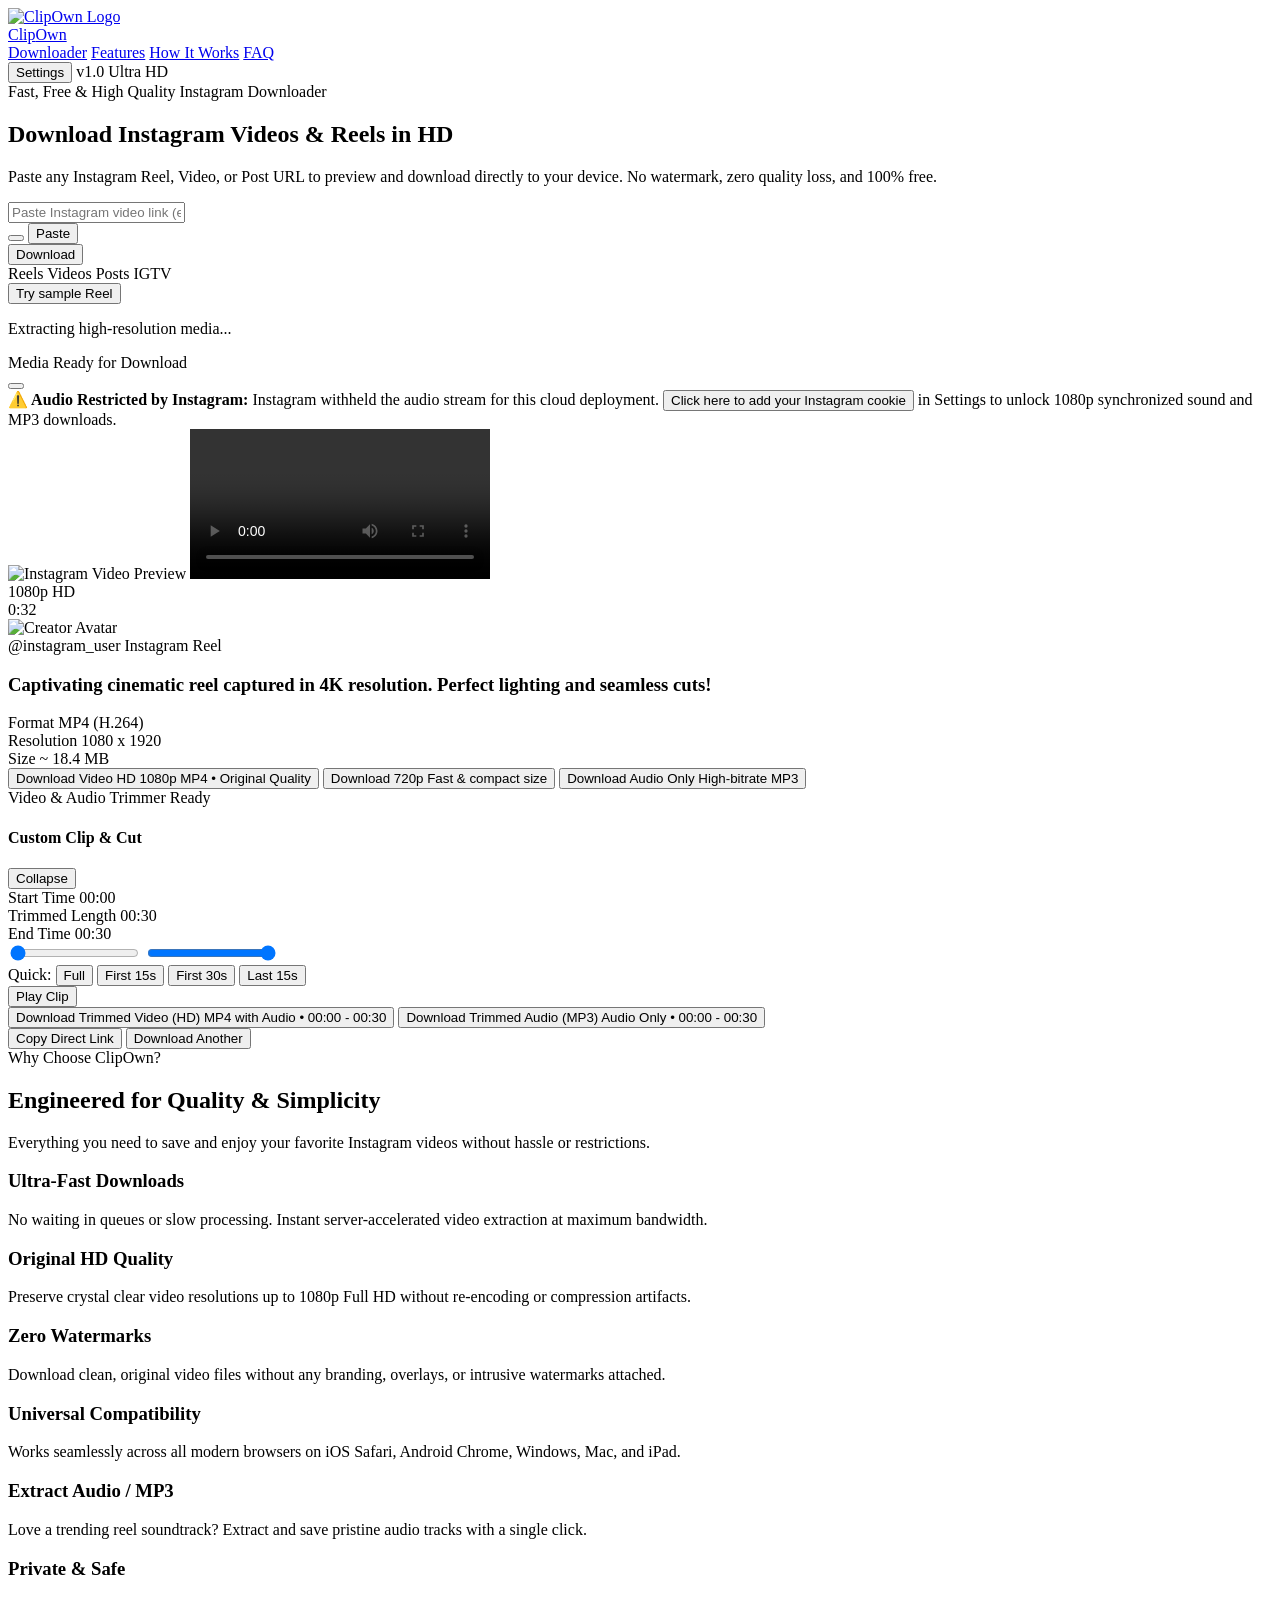
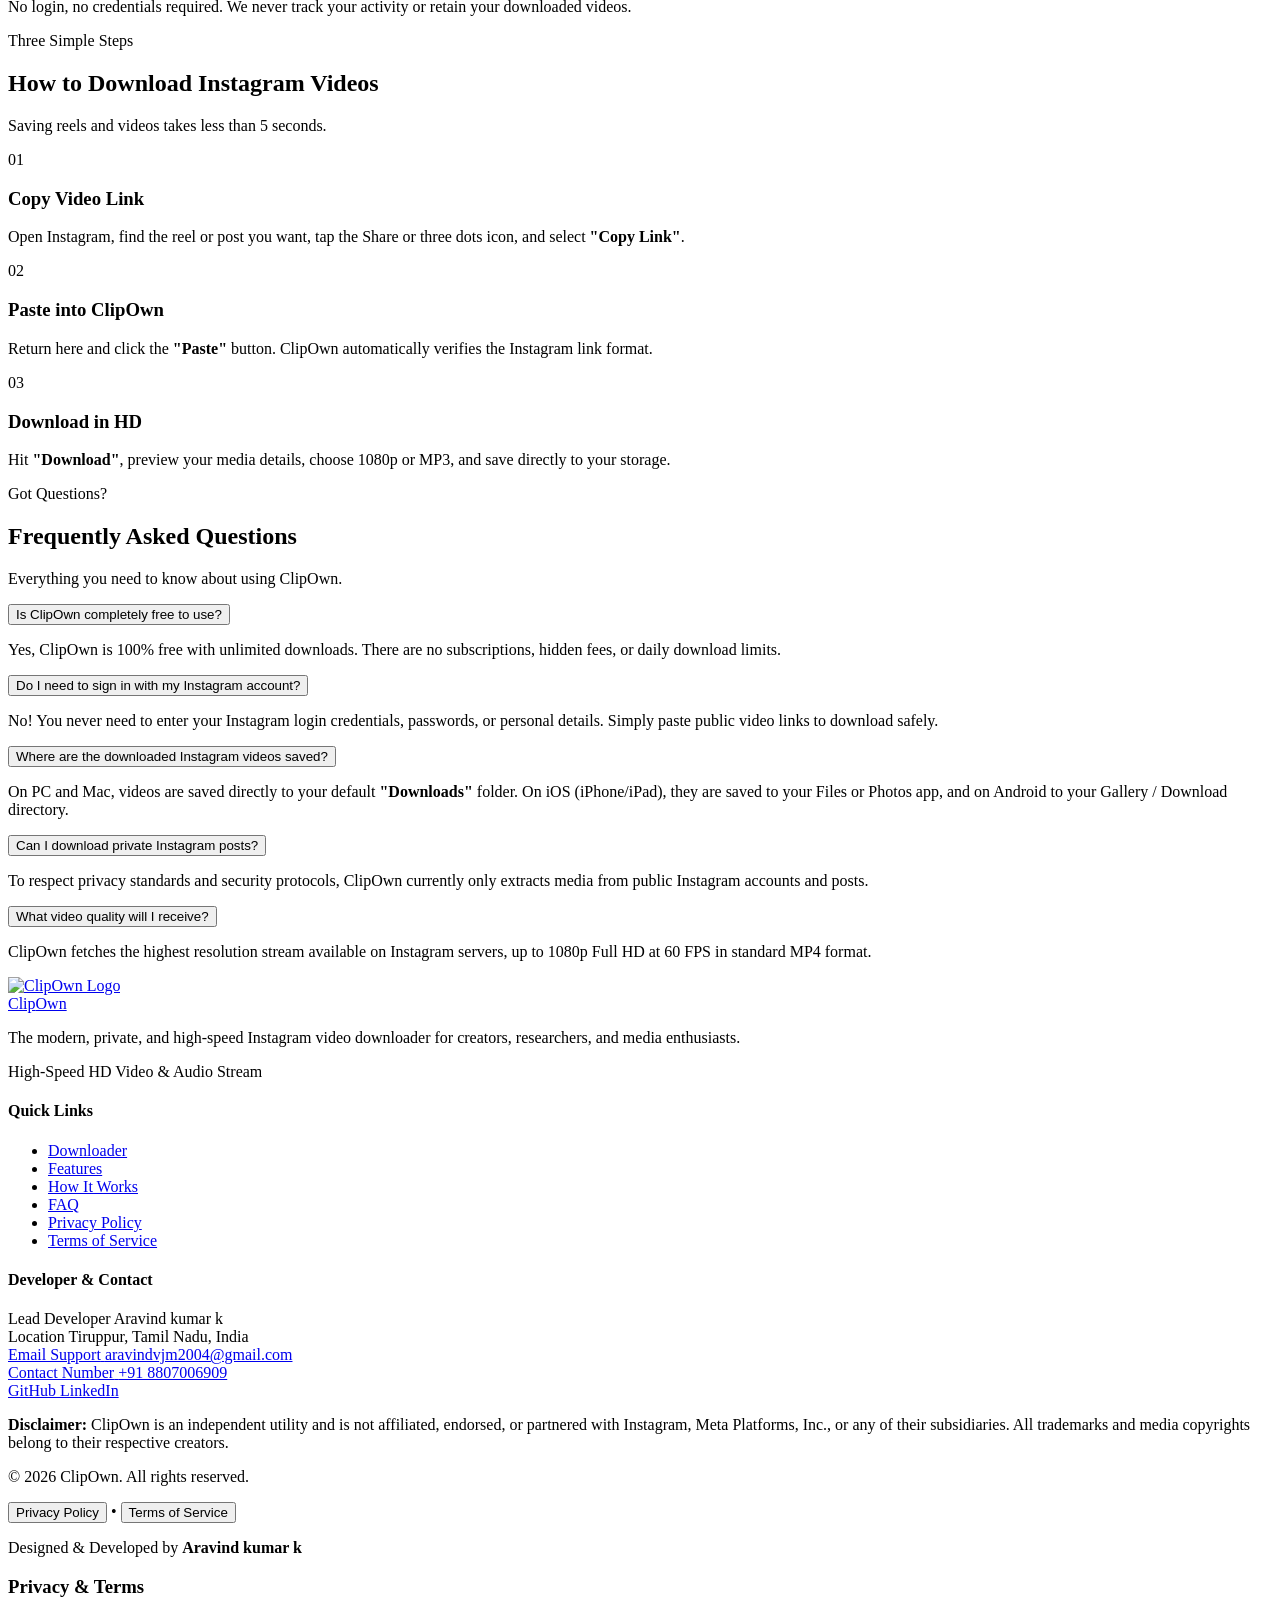
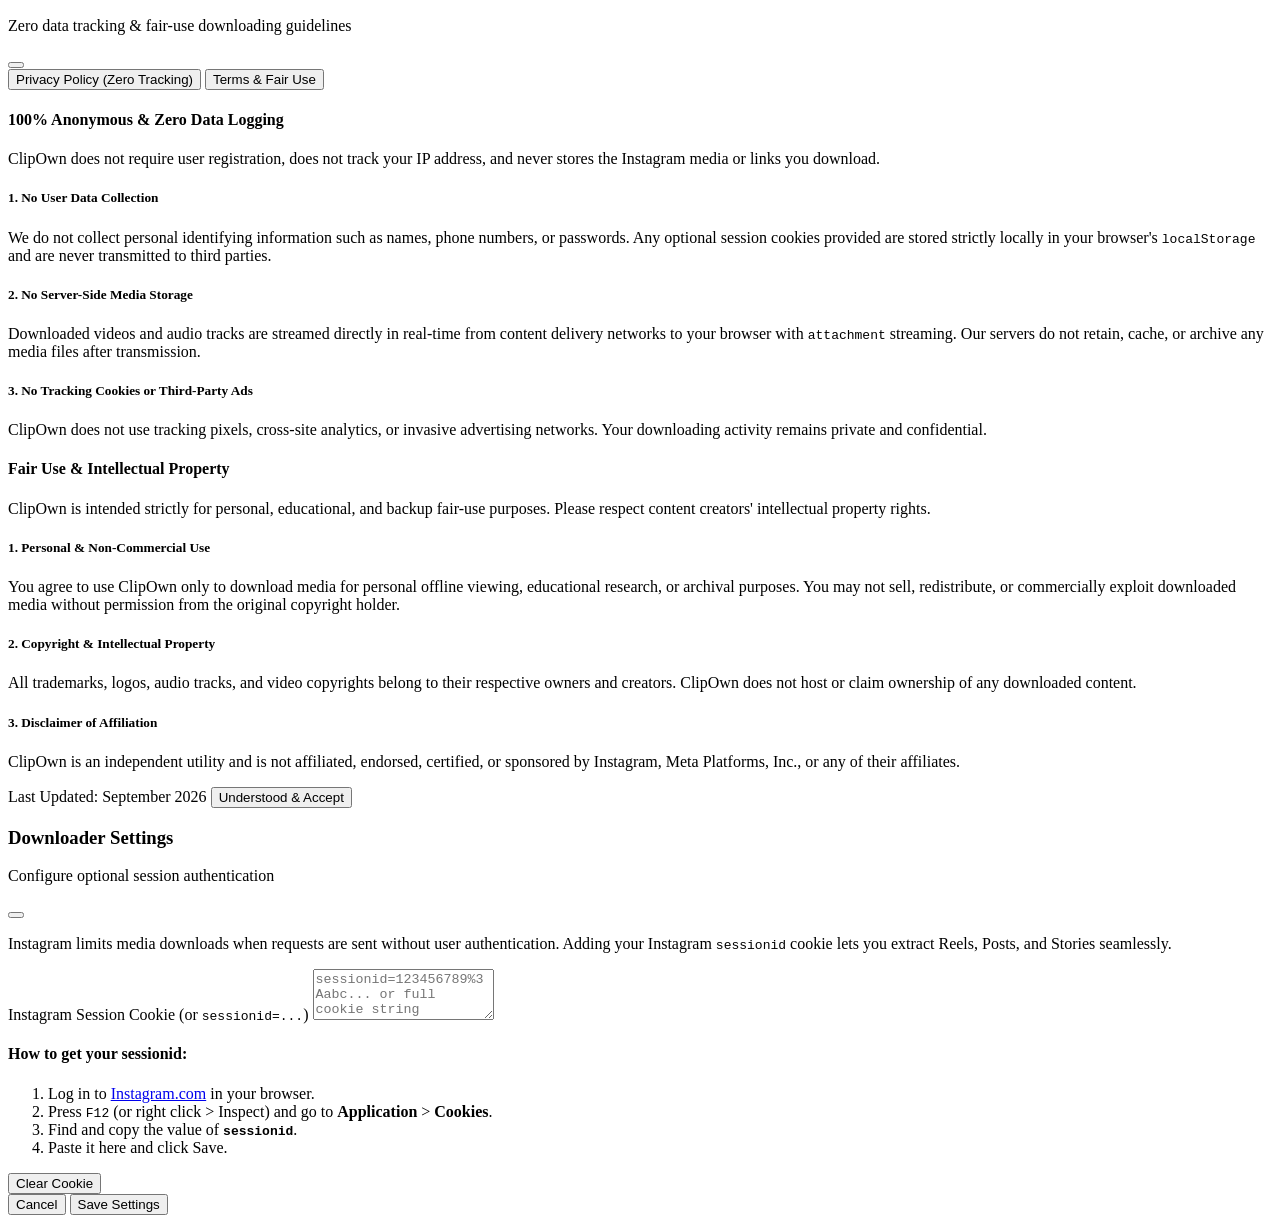
==== commit 27a7ec8c: "Fix live audio extraction, Netscape cookie authentication, and preview sound mapping" ====
--- a/templates/index.html
+++ b/templates/index.html
@@ -5,9 +5,9 @@
     <meta name="viewport" content="width=device-width, initial-scale=1.0">
     <title>ClipOwn - Modern Instagram Video & Reel Downloader</title>
     <!-- Favicon & Meta -->
-    <link rel="icon" type="image/png" href="/static/images/favicon.png">
-    <link rel="shortcut icon" href="/static/images/favicon.ico">
-    <meta property="og:image" content="/static/images/clipown_brand.png">
+    <link rel="icon" type="image/png" href="static/images/favicon.png">
+    <link rel="shortcut icon" href="static/images/favicon.ico">
+    <meta property="og:image" content="static/images/clipown_brand.png">
     <!-- Google Fonts -->
     <link rel="preconnect" href="https://fonts.googleapis.com">
     <link rel="preconnect" href="https://fonts.gstatic.com" crossorigin>
@@ -15,7 +15,7 @@
     <!-- Lucide Icons -->
     <script src="https://unpkg.com/lucide@latest"></script>
     <!-- Main Stylesheet -->
-    <link rel="stylesheet" href="/static/css/styles.css">
+    <link rel="stylesheet" href="static/css/styles.css">
 </head>
 <body>
     <!-- Ambient Background Lighting -->
@@ -31,9 +31,9 @@
     <!-- Navigation Header -->
     <header class="site-header">
         <div class="container nav-wrapper">
-            <a href="/" class="logo">
+            <a href="#" class="logo">
                 <div class="logo-brand-wrap">
-                    <img src="/static/images/logo_icon.png" alt="ClipOwn Logo" class="brand-logo-img">
+                    <img src="static/images/logo_icon.png" alt="ClipOwn Logo" class="brand-logo-img">
                 </div>
                 <span class="logo-text">Clip<span class="gradient-text">Own</span></span>
             </a>
@@ -153,9 +153,9 @@
                         </div>
 
                         <div id="authNoticeBanner" class="auth-notice-banner hidden">
-                            <i data-lucide="info" class="banner-icon"></i>
+                            <i data-lucide="volume-x" class="banner-icon"></i>
                             <div class="banner-text">
-                                <strong>Notice:</strong> Instagram requires authentication for this specific video. You can download our verified sample media below or <button type="button" id="openSettingsLink" class="banner-link">add your Instagram session cookie in Settings</button> for 100% direct downloads.
+                                <strong>⚠️ Audio Restricted by Instagram:</strong> Instagram withheld the audio stream for this cloud deployment. <button type="button" id="openSettingsLink" class="banner-link">Click here to add your Instagram cookie</button> in Settings to unlock 1080p synchronized sound and MP3 downloads.
                             </div>
                         </div>
 
@@ -164,11 +164,12 @@
                             <div class="media-preview-container">
                                 <div class="media-thumbnail-wrapper">
                                     <img id="previewThumbnail" src="" alt="Instagram Video Preview" class="preview-img">
+                                    <video id="previewVideo" class="preview-video hidden" playsinline controls preload="metadata"></video>
                                     <div class="media-badge">
                                         <i data-lucide="video"></i>
                                         <span id="previewQualityBadge">1080p HD</span>
                                     </div>
-                                    <div class="play-overlay">
+                                    <div class="play-overlay" id="playOverlayBtn">
                                         <i data-lucide="play" class="play-icon"></i>
                                     </div>
                                     <span id="previewDuration" class="duration-badge">0:32</span>
@@ -204,7 +205,7 @@
                                     </div>
                                 </div>
 
-                                <!-- Action Buttons List -->
+                                <!-- Standard Full-Length Action Buttons List -->
                                 <div class="download-actions-grid">
                                     <button type="button" class="btn-download-action btn-hd" id="btnDownloadHD">
                                         <div class="btn-action-text">
@@ -226,6 +227,98 @@
                                             <span class="secondary-text">High-bitrate MP3</span>
                                         </div>
                                     </button>
+                                </div>
+
+                                <!-- Interactive Video & Audio Trimmer Section -->
+                                <div class="trim-tool-section glass-panel" id="trimToolSection">
+                                    <div class="trim-section-header">
+                                        <div class="trim-title-group">
+                                            <div class="trim-icon-badge">
+                                                <i data-lucide="scissors"></i>
+                                            </div>
+                                            <div class="trim-title-text">
+                                                <div class="trim-badge-tag-row">
+                                                    <span class="trim-badge-tag">Video & Audio Trimmer</span>
+                                                    <span class="trim-status-pill" id="trimStatusPill">Ready</span>
+                                                </div>
+                                                <h4 class="trim-heading">Custom Clip & Cut</h4>
+                                            </div>
+                                        </div>
+                                        <button type="button" id="toggleTrimBtn" class="btn-trim-toggle" title="Toggle Trimmer Controls">
+                                            <span class="trim-toggle-label" id="trimToggleLabel">Collapse</span>
+                                            <i data-lucide="chevron-up" id="trimChevronIcon"></i>
+                                        </button>
+                                    </div>
+
+                                    <div id="trimControlsArea" class="trim-controls-area">
+                                        <!-- Timestamp Indicator Chips -->
+                                        <div class="trim-time-chips">
+                                            <div class="time-chip">
+                                                <span class="time-chip-label">Start Time</span>
+                                                <span class="time-chip-val" id="trimStartVal">00:00</span>
+                                            </div>
+                                            <div class="time-chip highlight-chip">
+                                                <span class="time-chip-label">Trimmed Length</span>
+                                                <span class="time-chip-val" id="trimDurationVal">00:30</span>
+                                            </div>
+                                            <div class="time-chip">
+                                                <span class="time-chip-label">End Time</span>
+                                                <span class="time-chip-val" id="trimEndVal">00:30</span>
+                                            </div>
+                                        </div>
+
+                                        <!-- Timeline Track & Dual Range Sliders -->
+                                        <div class="timeline-trimmer-wrap">
+                                            <div class="timeline-track-base"></div>
+                                            <div class="timeline-track-selected" id="timelineHighlight"></div>
+                                            <input type="range" id="trimStartRange" min="0" max="30" step="0.5" value="0" class="range-slider range-start" aria-label="Trim Start Position">
+                                            <input type="range" id="trimEndRange" min="0" max="30" step="0.5" value="30" class="range-slider range-end" aria-label="Trim End Position">
+                                        </div>
+
+                                        <!-- Quick Presets & Playback Audition Bar -->
+                                        <div class="trim-toolbar">
+                                            <div class="preset-chips-wrap">
+                                                <span class="preset-label">Quick:</span>
+                                                <button type="button" class="preset-chip active" data-preset="full">Full</button>
+                                                <button type="button" class="preset-chip" data-preset="first15">First 15s</button>
+                                                <button type="button" class="preset-chip" data-preset="first30">First 30s</button>
+                                                <button type="button" class="preset-chip" data-preset="last15">Last 15s</button>
+                                            </div>
+                                            <button type="button" id="previewSegmentBtn" class="btn-preview-segment" title="Preview selected clip in player">
+                                                <i data-lucide="play" id="previewSegmentIcon"></i>
+                                                <span id="previewSegmentText">Play Clip</span>
+                                            </button>
+                                        </div>
+
+                                        <!-- Dedicated Trimmed Download Buttons (Both Video and Audio) -->
+                                        <div class="trim-download-actions">
+                                            <button type="button" class="btn-trim-download btn-trim-video" id="btnDownloadTrimmedVideo">
+                                                <div class="trim-action-main">
+                                                    <i data-lucide="film" class="trim-dl-icon"></i>
+                                                    <div class="trim-dl-text">
+                                                        <span class="trim-dl-title">Download Trimmed Video (HD)</span>
+                                                        <span class="trim-dl-sub" id="trimVideoSubtext">MP4 with Audio • <span class="range-preview-text">00:00 - 00:30</span></span>
+                                                    </div>
+                                                </div>
+                                                <div class="trim-loader hidden" id="trimVideoLoader">
+                                                    <i data-lucide="loader-2" class="spin"></i>
+                                                </div>
+                                            </button>
+
+                                            <button type="button" class="btn-trim-download btn-trim-audio" id="btnDownloadTrimmedAudio">
+                                                <div class="trim-action-main">
+                                                    <i data-lucide="music-2" class="trim-dl-icon"></i>
+                                                    <div class="trim-dl-text">
+                                                        <span class="trim-dl-title">Download Trimmed Audio (MP3)</span>
+                                                        <span class="trim-dl-sub" id="trimAudioSubtext">Audio Only • <span class="range-preview-text">00:00 - 00:30</span></span>
+                                                    </div>
+                                                </div>
+                                                <div class="trim-loader hidden" id="trimAudioLoader">
+                                                    <i data-lucide="loader-2" class="spin"></i>
+                                                </div>
+                                            </button>
+                                        </div>
+                                    </div>
                                 </div>
 
                                 <div class="result-footer-actions">
@@ -423,9 +516,9 @@
             <div class="footer-top-grid">
                 <!-- Brand Column -->
                 <div class="footer-brand">
-                    <a href="/" class="logo">
+                    <a href="#" class="logo">
                         <div class="logo-brand-wrap">
-                            <img src="/static/images/logo_icon.png" alt="ClipOwn Logo" class="brand-logo-img">
+                            <img src="static/images/logo_icon.png" alt="ClipOwn Logo" class="brand-logo-img">
                         </div>
                         <span class="logo-text">Clip<span class="gradient-text">Own</span></span>
                     </a>
@@ -673,6 +766,6 @@
     </div>
 
     <!-- Application Script -->
-    <script src="/static/js/app.js"></script>
+    <script src="static/js/app.js"></script>
 </body>
 </html>
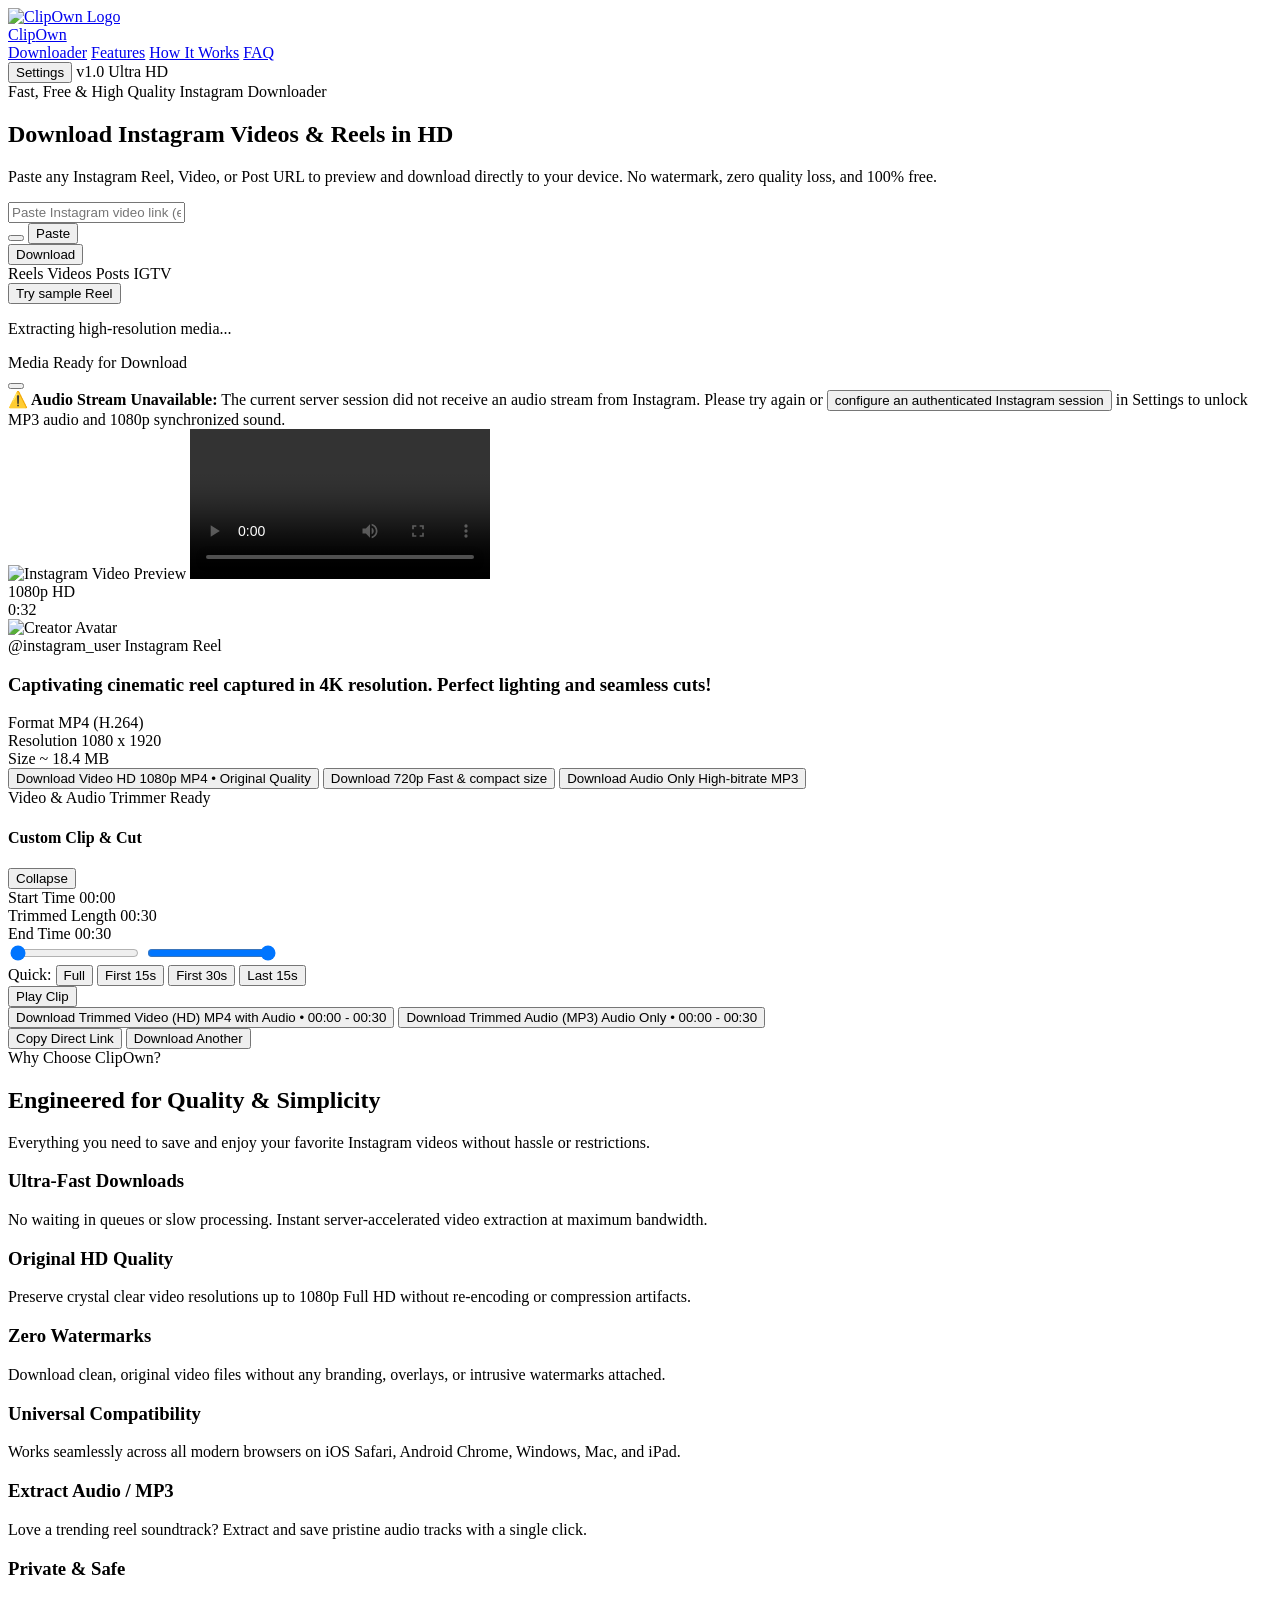
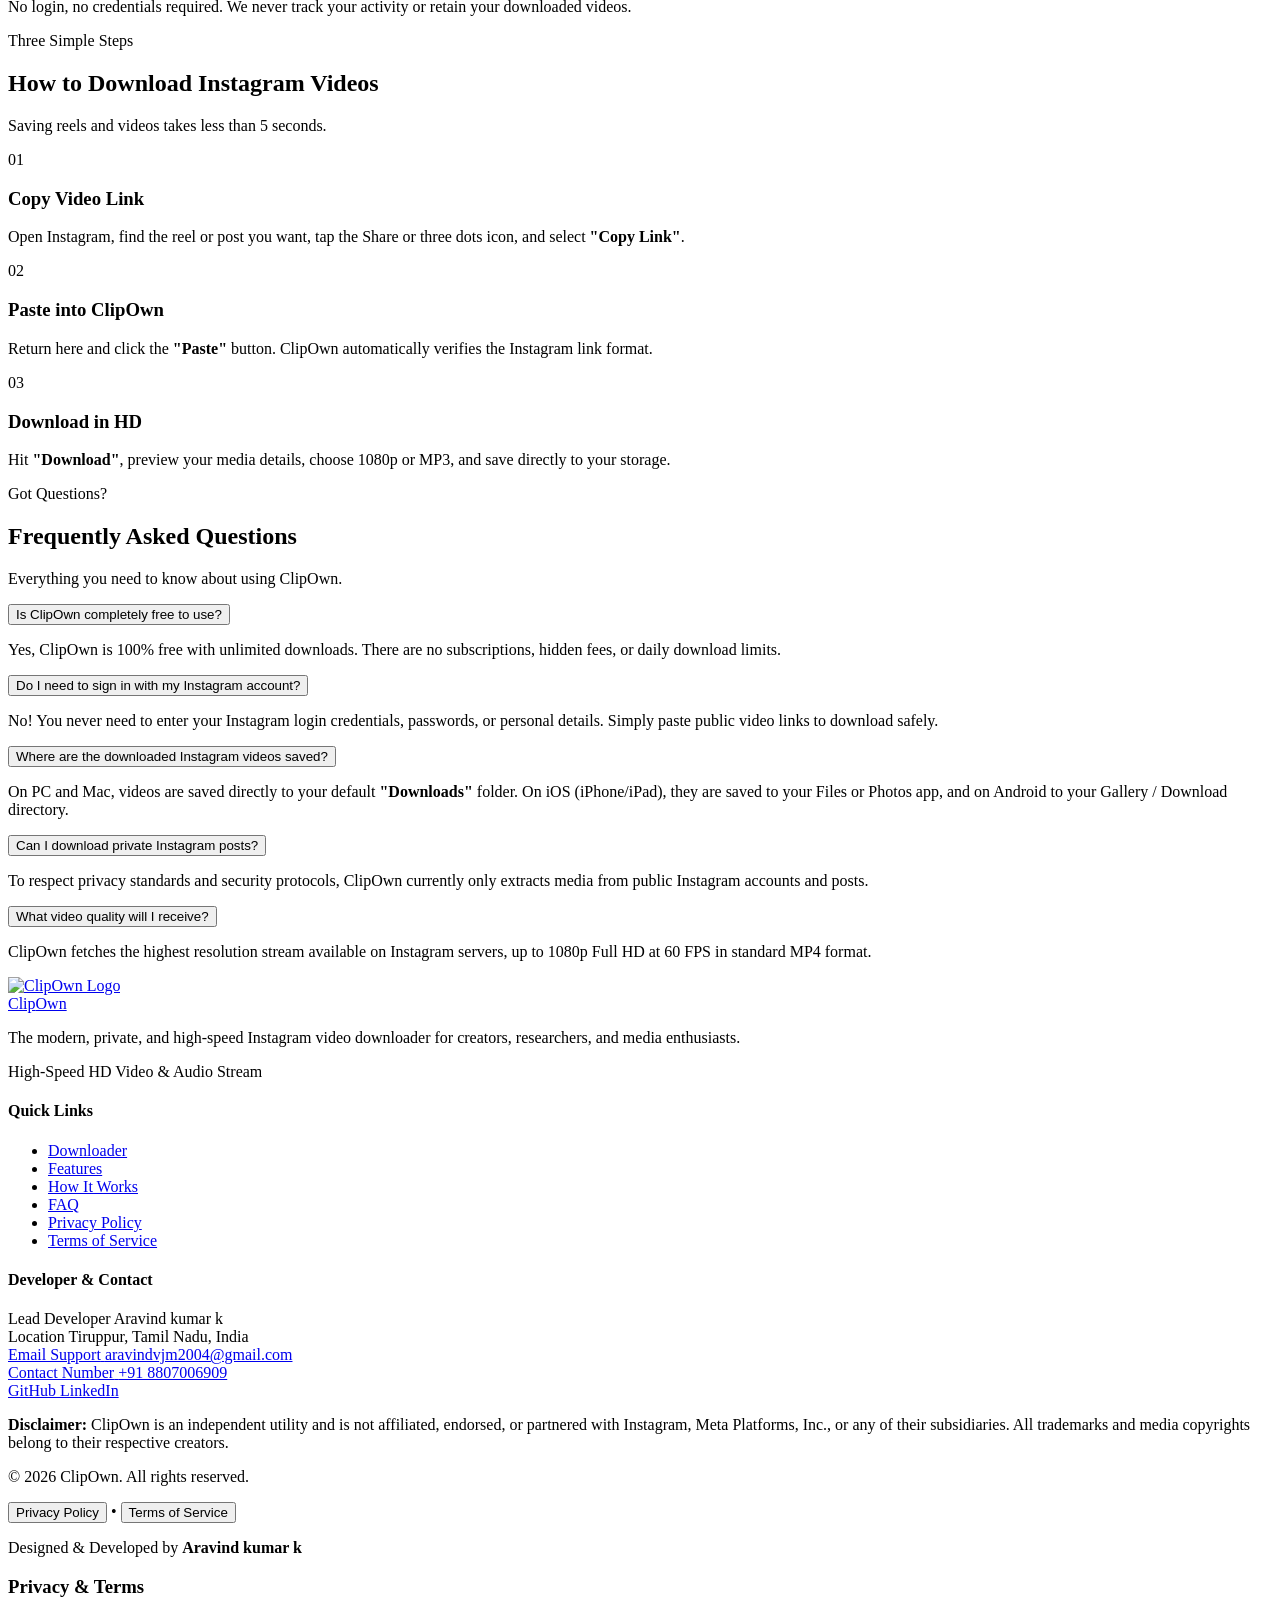
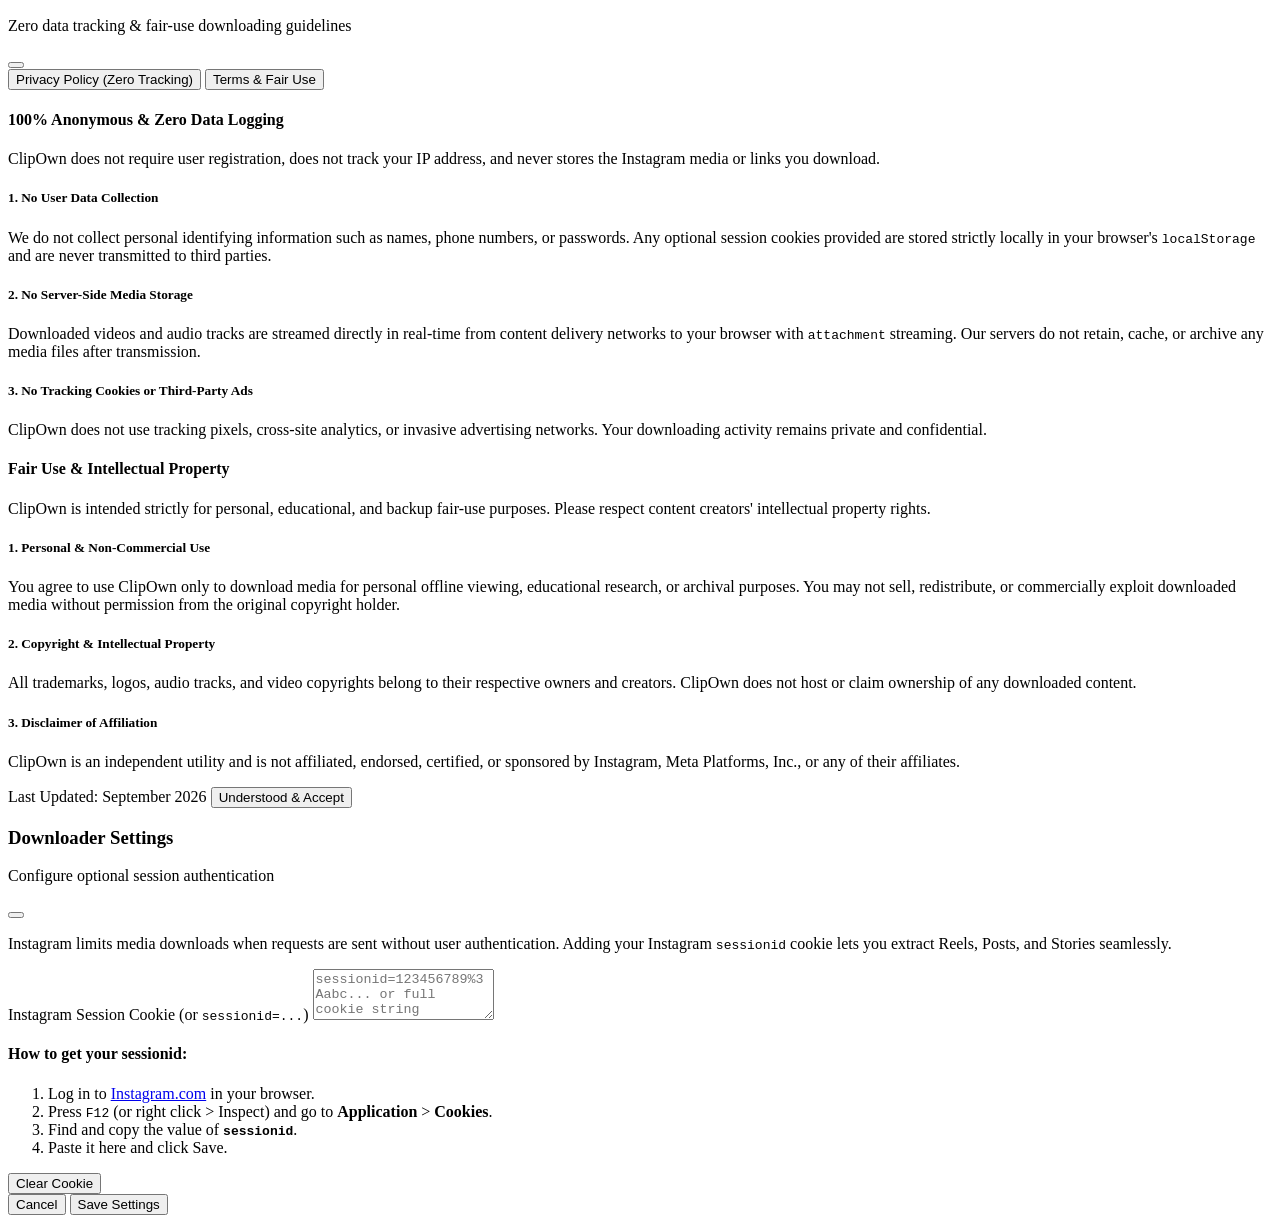
==== commit 484f06c0: "Fix Instagram audio restriction and cloud extraction: direct API, progressive audio detection, dual " ====
--- a/templates/index.html
+++ b/templates/index.html
@@ -155,7 +155,7 @@
                         <div id="authNoticeBanner" class="auth-notice-banner hidden">
                             <i data-lucide="volume-x" class="banner-icon"></i>
                             <div class="banner-text">
-                                <strong>⚠️ Audio Restricted by Instagram:</strong> Instagram withheld the audio stream for this cloud deployment. <button type="button" id="openSettingsLink" class="banner-link">Click here to add your Instagram cookie</button> in Settings to unlock 1080p synchronized sound and MP3 downloads.
+                                <strong>⚠️ Audio Stream Unavailable:</strong> The current server session did not receive an audio stream from Instagram. Please try again or <button type="button" id="openSettingsLink" class="banner-link">configure an authenticated Instagram session</button> in Settings to unlock MP3 audio and 1080p synchronized sound.
                             </div>
                         </div>
 
